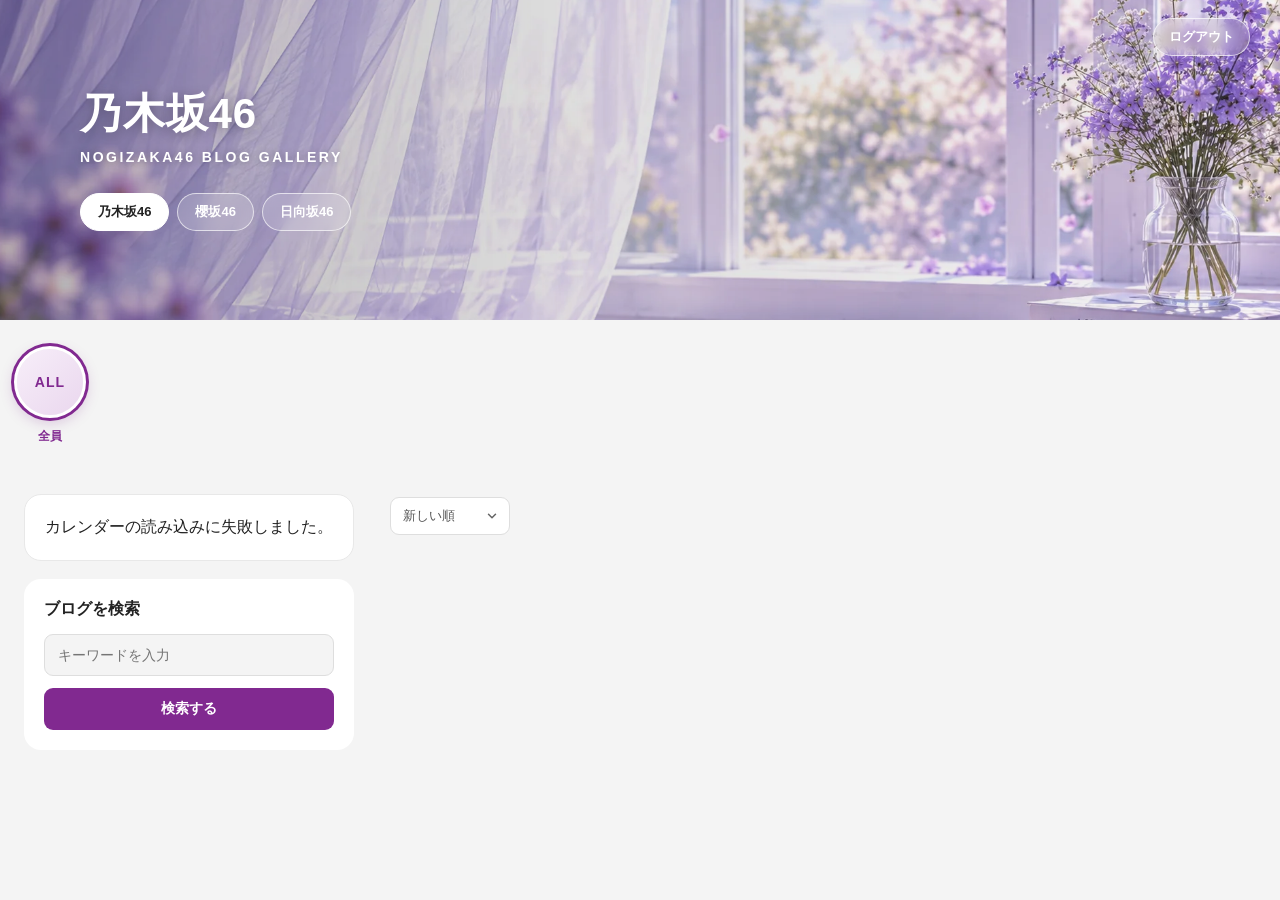
==== index.html @ b1320d40 "Update index.html" ====
<!DOCTYPE html>
<html lang="ja">
<head>
    <meta charset="UTF-8">

    <meta
        name="viewport"
        content="width=device-width, initial-scale=1.0"
    >

    <link
        rel="stylesheet"
        href="/css/style.css"
    >

    <link
        rel="stylesheet"
        href="/css/calendar.css"
    >

    <link
        rel="stylesheet"
        href="/css/gallery.css"
    >

    <link
        rel="stylesheet"
        href="/css/member-icons.css"
    >

    <link
        rel="stylesheet"
        href="/css/blog-detail.css"
    >

    <link
        rel="stylesheet"
        href="/css/blog-images.css"
    >


    <!-- =========================
         favicon
    ========================= -->

    <link
        rel="icon"
        href="/images/favicon/favicon.svg"
        type="image/svg+xml"
    >

    <link
        rel="icon"
        href="/images/favicon/favicon.ico"
        sizes="any"
    >

    <link
        rel="apple-touch-icon"
        href="/images/favicon/apple-touch-icon.png"
    >


    <title>坂道グループブログギャラリー</title>
</head>

<body>

<main>


    <!-- =========================
         ギャラリー画面
    ========================= -->

    <div
        id="galleryView"
    >


        <!-- =========================
             ヒーロー
        ========================= -->

        <section
            id="hero"
            class="hero hero-nogizaka46"
        >

            <div
                id="heroBackgroundA"
                class="hero-background hero-background-a active"
            ></div>

            <div
                id="heroBackgroundB"
                class="hero-background hero-background-b"
            ></div>

            <div
                class="hero-overlay"
            ></div>


            <!-- =========================
                 ログアウト
            ========================= -->

            <a
                href="/auth/logout"
                class="hero-logout-button"
            >
                ログアウト
            </a>


            <div
                class="hero-content"
            >


                <!-- =========================
                     タイトル
                ========================= -->

                <div
                    class="hero-title-area"
                >

                    <h1
                        id="heroTitle"
                        class="hero-title"
                    >
                        乃木坂46
                    </h1>

                    <div
                        id="heroSubtitle"
                        class="hero-subtitle"
                    >
                        NOGIZAKA46 BLOG GALLERY
                    </div>

                </div>


                <!-- =========================
                     グループ切り替え
                ========================= -->

                <div
                    class="hero-group-buttons"
                    role="group"
                    aria-label="グループを選択"
                >

                    <button
                        type="button"
                        class="hero-group-button active"
                        data-group="nogizaka46"
                        aria-pressed="true"
                    >
                        乃木坂46
                    </button>

                    <button
                        type="button"
                        class="hero-group-button"
                        data-group="sakurazaka46"
                        aria-pressed="false"
                    >
                        櫻坂46
                    </button>

                    <button
                        type="button"
                        class="hero-group-button"
                        data-group="hinatazaka46"
                        aria-pressed="false"
                    >
                        日向坂46
                    </button>

                </div>

            </div>

        </section>


        <!-- =========================
             操作エリア
        ========================= -->

        <div
            class="gallery-controls"
        >


            <!-- =========================
                 メンバー選択
            ========================= -->

            <div
                class="member-sticky-area"
            >

                <div
                    id="memberIconSelector"
                    class="member-icon-selector"
                >

                    <div
                        id="memberIconTrack"
                        class="member-icon-track"
                        aria-label="メンバーを選択"
                    >
                    </div>

                </div>

            </div>


            <!-- =========================
                 メンバー内部選択
                 JSの状態管理用
            ========================= -->

            <select
                id="memberSelect"
                aria-label="メンバーを選択"
                hidden
            >
                <option
                    value=""
                >
                    メンバーを選択
                </option>
            </select>


            <!-- =========================
                 PC: カレンダー / ブログ 2カラム
                 タブレット・スマホ: 従来どおり縦並び
            ========================= -->

            <div
                class="gallery-main-layout"
            >

                <!-- =========================
                     カレンダー側
                ========================= -->

                <aside
                    class="gallery-calendar-column"
                >

                    <div
                        id="calendar"
                        class="calendar"
                    ></div>


                    <!-- =========================
                         ブログ検索
                         PC: 従来パネル
                         1023px以下: 検索条件ボタン
                    ========================= -->

                    <div class="blog-search-panel blog-search-panel-desktop">
                        <div class="blog-search-title">ブログを検索</div>

                        <div class="blog-search-input-wrap">
                            <input
                                type="search"
                                class="blog-search-input"
                                placeholder="キーワードを入力"
                                aria-label="ブログ検索キーワード"
                            >
                        </div>

                        <button type="button" class="blog-search-button">
                            検索する
                        </button>
                    </div>


                </aside>


                <!-- =========================
                     ブログ側
                ========================= -->

                <section
                    class="gallery-blog-column"
                >

                    <!-- =========================
                         ブログ一覧ヘッダー
                    ========================= -->

                    <div
                        class="blog-list-header"
                    >

                        <!-- =========================
                             選択中の日付
                        ========================= -->

                        <div
                            id="selectedDateTitle"
                            class="selected-date-title"
                        ></div>


                        <!-- =========================
                             検索条件 / 並び順
                        ========================= -->

                        <div class="blog-list-actions">
                            <button
                                type="button"
                                id="openSearchFiltersButton"
                                class="mobile-search-filter-button"
                                aria-label="検索条件を指定する"
                                aria-haspopup="dialog"
                                aria-controls="searchFilterSheet"
                            >
                                <span class="mobile-search-filter-icon" aria-hidden="true"></span>
                            </button>

                            <select
                                id="sortSelect"
                                aria-label="並び順を選択"
                            >
                                <option value="desc">新しい順</option>
                                <option value="asc">古い順</option>
                            </select>
                        </div>

                    </div>


                    <!-- =========================
                         ギャラリー
                    ========================= -->

                    <div
                        id="gallery"
                        class="gallery"
                    ></div>

                </section>

            </div>

        </div>

    </div>


    <!-- =========================
         ブログ詳細画面
    ========================= -->

    <div
        id="blogDetailView"
        class="blog-detail-view"
        hidden
    >

        <button
            id="blogDetailBackButton"
            type="button"
            class="ui-back-button blog-detail-back-button"
        >
            ← ギャラリーに戻る
        </button>

        <article
            id="blogDetail"
            class="blog-detail"
        >
        </article>

    </div>


    <!-- =========================
         ブログ画像一覧画面
    ========================= -->

    <div
        id="blogImagesView"
        class="blog-images-view"
        hidden
    >

        <button
            id="blogImagesBackButton"
            type="button"
            class="ui-back-button blog-images-back-button"
        >
            ← ギャラリーに戻る
        </button>

        <section
            id="blogImages"
            class="blog-images"
        >
        </section>

    </div>

</main>


<!-- =========================
     スマホ / タブレット縦: 検索条件シート
     ※ UIのみ。検索処理は未実装。
========================= -->

<div id="searchFilterBackdrop" class="search-filter-backdrop" hidden></div>

<section
    id="searchFilterSheet"
    class="search-filter-sheet"
    role="dialog"
    aria-modal="true"
    aria-labelledby="searchFilterSheetTitle"
    hidden
>
    <div class="search-filter-sheet-handle" aria-hidden="true"></div>

    <div class="search-filter-sheet-header">
        <h2 id="searchFilterSheetTitle">検索条件を指定する</h2>
        <button type="button" id="closeSearchFiltersButton" class="search-filter-close-button" aria-label="閉じる">×</button>
    </div>

    <div class="search-filter-sheet-body">
        <button type="button" id="searchStartDateButton" class="search-filter-row">
            <span class="search-filter-row-icon" data-search-icon="calendar"></span>
            <span class="search-filter-row-label">開始日</span>
            <span id="searchStartDateValue" class="search-filter-row-value">未選択</span>
            <span class="search-filter-row-chevron">›</span>
        </button>

        <button type="button" id="searchEndDateButton" class="search-filter-row">
            <span class="search-filter-row-icon" data-search-icon="calendar"></span>
            <span class="search-filter-row-label">終了日</span>
            <span id="searchEndDateValue" class="search-filter-row-value">未選択</span>
            <span class="search-filter-row-chevron">›</span>
        </button>

        <div class="search-filter-row search-filter-member-row">
            <span class="search-filter-row-icon" data-search-icon="users"></span>
            <span class="search-filter-row-label">メンバー</span>
            <span id="searchMemberValue" class="search-filter-row-value">ALL</span>
        </div>

        <button type="button" id="searchKeywordToggleButton" class="search-filter-row" aria-expanded="false">
            <span class="search-filter-row-icon search-filter-search-icon" aria-hidden="true"></span>
            <span class="search-filter-row-label">キーワード</span>
            <span id="searchKeywordValue" class="search-filter-row-value">未設定</span>
            <span class="search-filter-row-chevron">›</span>
        </button>

        <div id="searchKeywordArea" class="search-filter-keyword-area" hidden>
            <input
                type="search"
                id="searchKeywordInput"
                class="search-filter-keyword-input"
                placeholder="キーワードを入力"
                aria-label="検索キーワード"
            >
        </div>
    </div>

    <div class="search-filter-sheet-footer">
        <button type="button" id="executeSearchButton" class="search-filter-execute-button">この条件で検索</button>
        <button type="button" id="clearSearchFiltersButton" class="search-filter-clear-button">条件をクリア</button>
    </div>
</section>

<!-- =========================
     開始日 / 終了日 選択カレンダー
========================= -->

<div id="searchDatePickerBackdrop" class="search-date-picker-backdrop" hidden></div>

<section
    id="searchDatePicker"
    class="search-date-picker"
    role="dialog"
    aria-modal="true"
    aria-labelledby="searchDatePickerTitle"
    hidden
>
    <div class="search-date-picker-header">
        <h2 id="searchDatePickerTitle">開始日を選択</h2>
        <button type="button" id="closeSearchDatePickerButton" class="search-filter-close-button" aria-label="閉じる">×</button>
    </div>

    <div class="search-date-picker-month-nav">
        <button type="button" id="searchDateFirstMonth" class="search-date-month-button search-date-month-edge" aria-label="一番古い投稿月へ" title="一番古い投稿月へ">≪</button>
        <button type="button" id="searchDatePrevMonth" class="search-date-month-button" aria-label="前の投稿月へ" title="前の投稿月へ">‹</button>
        <button type="button" id="searchDateMonthTitle" class="search-date-month-title-button" aria-label="年月を選択" aria-expanded="false"></button>
        <button type="button" id="searchDateNextMonth" class="search-date-month-button" aria-label="次の投稿月へ" title="次の投稿月へ">›</button>
        <button type="button" id="searchDateLastMonth" class="search-date-month-button search-date-month-edge" aria-label="一番新しい投稿月へ" title="一番新しい投稿月へ">≫</button>
    </div>

    <div id="searchDateMonthPicker" class="search-date-month-picker" hidden>
        <div class="search-date-month-picker-header">
            <button type="button" id="searchDateMonthPickerPrevYear" class="search-date-month-picker-year-nav" aria-label="前の投稿年">‹</button>
            <strong id="searchDateMonthPickerYear"></strong>
            <button type="button" id="searchDateMonthPickerNextYear" class="search-date-month-picker-year-nav" aria-label="次の投稿年">›</button>
        </div>
        <div id="searchDateMonthPickerGrid" class="search-date-month-picker-grid"></div>
    </div>

    <div class="search-date-weekdays" aria-hidden="true">
        <span>日</span><span>月</span><span>火</span><span>水</span><span>木</span><span>金</span><span>土</span>
    </div>

    <div id="searchDateGrid" class="search-date-grid"></div>

    <div class="search-date-picker-footer">
        <button type="button" id="unsetSearchDateButton" class="search-date-unset-button">未選択にする</button>
        <button type="button" id="confirmSearchDateButton" class="search-date-confirm-button">決定</button>
    </div>
</section>

<!-- =========================
     拡大表示
========================= -->

<div
    id="lightbox"
    class="lightbox"
>

    <button
        id="closeButton"
        class="close-button"
        aria-label="閉じる"
    >
        ×
    </button>

    <button
        id="prevButton"
        class="nav-button prev-button"
        aria-label="前の画像"
    >
        ‹
    </button>

    <div
        class="lightbox-content"
    >

        <img
            id="lightboxImage"
            class="lightbox-image"
            src=""
            alt=""
            draggable="false"
        >

        <div
            id="imageCounter"
            class="image-counter"
        >
            1 / 1
        </div>

        <div
            id="lightboxThumbnails"
            class="lightbox-thumbnails"
            aria-label="画像一覧"
        >
        </div>

    </div>

    <button
        id="nextButton"
        class="nav-button next-button"
        aria-label="次の画像"
    >
        ›
    </button>

</div>


<script
    type="module"
    src="/js/app.js"
></script>

</body>
</html>
---- css/style.css ----
/*
 * ========================================
 * 共通UIアイコン
 * ========================================
 */

.ui-icon {
    display: inline-flex;

    align-items: center;
    justify-content: center;

    flex: 0 0 auto;

    line-height: 0;
}

.ui-icon svg {
    display: block;
}


/*
 * ========================================
 * 共通UIデザイン
 * ========================================
 */

:root {
    /*
     * 背景
     */
    --ui-bg: #ffffff;
    --ui-bg-page: #f4f4f4;
    --ui-bg-subtle: #f7f7f7;

    /*
     * テキスト
     */
    --ui-text: #222222;
    --ui-text-secondary: #555555;
    --ui-text-muted: #888888;

    /*
     * ボーダー
     */
    --ui-border: #dedede;
    --ui-border-hover: #c8c8c8;
    --ui-border-focus: #aaaaaa;

    /*
     * 角丸
     */
    --ui-radius-sm: 8px;
    --ui-radius-md: 12px;
    --ui-radius-lg: 16px;
    --ui-radius-round: 999px;

    /*
     * 影
     */
    --ui-shadow-sm:
        0 2px 8px
        rgba(0, 0, 0, 0.06);

    --ui-shadow-md:
        0 5px 18px
        rgba(0, 0, 0, 0.14);

    /*
     * 共通パネル
     */
    --ui-panel-bg:
        var(--ui-bg);

    --ui-panel-border:
        #e8e8e8;

    --ui-panel-radius:
        18px;

    --ui-panel-shadow:
        0 4px 18px
        rgba(0, 0, 0, 0.045);
    
    /*
     * アニメーション
     */
    --ui-transition-fast:
        0.2s ease;
}


/*
 * ========================================
 * 共通 アイコンボタン
 * ========================================
 */

.ui-icon-button {
    appearance: none;

    display: inline-flex;

    align-items: center;
    justify-content: center;

    padding:
        0;

    font:
        inherit;

    line-height:
        0;

    cursor:
        pointer;

    -webkit-tap-highlight-color:
        transparent;
}


/*
 * ========================================
 * 共通 テキストボタン
 * ========================================
 */

.ui-text-button {
    appearance: none;

    border: none;

    font:
        inherit;

    cursor:
        pointer;

    -webkit-tap-highlight-color:
        transparent;
}


/*
 * ========================================
 * 共通 戻るボタン
 * ========================================
 */

.ui-back-button {
    display: inline-flex;

    align-items: center;
    justify-content: center;

    gap:
        6px;

    padding:
        10px
        14px;

    border:
        1px solid
        var(--ui-border);

    border-radius:
        var(--ui-radius-md);

    background:
        var(--ui-bg);

    color:
        #333;

    font: inherit;

    font-size:
        14px;

    font-weight:
        600;

    cursor:
        pointer;

    transition:
        background var(--ui-transition-fast),
        border-color var(--ui-transition-fast),
        transform var(--ui-transition-fast);
}

.ui-back-button:hover {
    background:
        var(--ui-bg-subtle);

    border-color:
        var(--ui-border-hover);

    transform:
        translateY(
            -1px
        );
}


@media (max-width: 767px) {

    .ui-back-button {
        padding:
            9px
            12px;

        border-radius:
            10px;

        font-size:
            13px;
    }
}


* {
    box-sizing: border-box;
}

html,
body {
    margin: 0;
    padding: 0;
}

body {
    font-family:
        -apple-system,
        BlinkMacSystemFont,
        "Segoe UI",
        "Noto Sans JP",
        sans-serif;

    background:
        var(--ui-bg-page);

    color:
        var(--ui-text);
}


/* =========================
   ヒーロー
========================= */

.hero {
    position: relative;

    min-height: 320px;

    overflow: hidden;

    display: flex;
    align-items: center;

    margin-bottom: 20px;

    background: #ddd;
}


/* =========================
   ヒーロー背景
========================= */

.hero-background {
    position: absolute;

    inset: 0;

    background-position: center;
    background-size: cover;
    background-repeat: no-repeat;

    opacity: 0;

    transform: scale(1.02);

    transition:
        opacity 0.65s ease;

    will-change: opacity;
}

.hero-background.active {
    opacity: 1;
}

.hero-background-a {
    background-image:
        url("/images/hero/nogizaka46.webp");
}


/* =========================
   ヒーローオーバーレイ
========================= */

.hero-overlay {
    position: absolute;

    inset: 0;

    z-index: 1;

    background:
        linear-gradient(
            90deg,
            rgba(0, 0, 0, 0.30) 0%,
            rgba(0, 0, 0, 0.13) 44%,
            rgba(0, 0, 0, 0.03) 100%
        );

    pointer-events: none;
}


/* =========================
   ヒーロー内容
========================= */

.hero-content {
    position: relative;

    z-index: 2;

    width: 100%;
    max-width: 1180px;

    margin: 0 auto;

    padding:
        50px
        30px;

    color: #fff;
}


/* =========================
   ヒーロータイトル
========================= */

.hero-title-area {
    max-width: 560px;
}

.hero-title {
    margin: 0;

    font-size: 42px;
    font-weight: 700;
    line-height: 1.2;

    letter-spacing: 0.02em;

    text-shadow:
        0 2px 14px
        rgba(0, 0, 0, 0.3);
}

.hero-subtitle {
    margin-top: 10px;

    font-size: 14px;
    font-weight: 600;

    letter-spacing: 0.18em;

    text-shadow:
        0 1px 8px
        rgba(0, 0, 0, 0.3);
}


/* =========================
   グループ切り替え
========================= */

.hero-group-buttons {
    display: flex;

    flex-wrap: wrap;

    gap: 8px;

    margin-top: 28px;
}

.hero-group-button {
    min-height: 38px;

    padding:
        8px
        17px;

    border:
        1px solid
        rgba(255, 255, 255, 0.65);

    border-radius: 999px;

    background:
        rgba(255, 255, 255, 0.17);

    color: #fff;

    font: inherit;

    font-size: 13px;
    font-weight: 600;

    cursor: pointer;

    backdrop-filter: blur(6px);

    -webkit-backdrop-filter:
        blur(6px);

    transition:
        background 0.2s ease,
        border-color 0.2s ease,
        color 0.2s ease,
        transform 0.2s ease;
}

.hero-group-button:hover {
    background:
        rgba(255, 255, 255, 0.28);

    transform:
        translateY(-1px);
}

.hero-group-button.active {
    background: #fff;

    color: #222;

    border-color: #fff;
}


/* =========================
   ヒーローログアウト
========================= */

.hero-logout-button {
    position: absolute;

    top: 18px;
    right: 30px;

    display: inline-flex;

    align-items: center;
    justify-content: center;

    min-height: 38px;

    padding:
        8px
        15px;

    border:
        1px solid
        rgba(255, 255, 255, 0.65);

    border-radius: 999px;

    background:
        rgba(255, 255, 255, 0.17);

    color: #fff;

    font-size: 13px;
    font-weight: 600;

    text-decoration: none;

    backdrop-filter:
        blur(6px);

    -webkit-backdrop-filter:
        blur(6px);

    transition:
        background 0.2s ease,
        border-color 0.2s ease,
        transform 0.2s ease;

    z-index: 3;
}

.hero-logout-button:hover {
    background:
        rgba(255, 255, 255, 0.30);

    border-color:
        rgba(255, 255, 255, 0.95);

    transform:
        translateY(-1px);
}


/* =========================
   操作エリア
========================= */

.gallery-controls {
    max-width: 1180px;

    margin: 0 auto;
}


/* =========================
   セレクト共通
========================= */

#memberSelect,
#sortSelect {
    appearance: none;

    min-height: 44px;

    padding:
        10px
        40px
        10px
        14px;

    border:
        1px solid
        var(--ui-border);

    border-radius:
        var(--ui-radius-md);

    background:
        var(--ui-bg)
        url("data:image/svg+xml,%3Csvg xmlns='http://www.w3.org/2000/svg' width='14' height='14' viewBox='0 0 14 14'%3E%3Cpath d='M3.5 5.25 7 8.75l3.5-3.5' fill='none' stroke='%23666' stroke-width='1.5' stroke-linecap='round' stroke-linejoin='round'/%3E%3C/svg%3E")
        no-repeat
        right 14px
        center;

    color:
        var(--ui-text);

    font-size: 15px;

    outline: none;

    cursor: pointer;

    transition:
        border-color 0.2s ease,
        box-shadow 0.2s ease,
        background-color 0.2s ease;
}

#memberSelect:hover,
#sortSelect:hover {
    border-color:
        var(--ui-border-hover);
}

#memberSelect:focus,
#sortSelect:focus {
    border-color:
        var(--ui-border-focus);

    box-shadow:
        0 0 0 3px
        rgba(0, 0, 0, 0.05);
}

#memberSelect {
    width: 340px;
}


/* =========================
   ブログ並び順
========================= */

#sortSelect {
    width: 120px;

    min-height: 38px;

    padding:
        7px
        34px
        7px
        12px;

    border-radius: 9px;

    background-position:
        right 10px
        center;

    color:
        var(--ui-text-secondary);

    font-size: 13px;
}


/* =========================
   タブレット
========================= */

@media (
    min-width: 768px
) and (
    max-width: 1023px
) {

    .hero-content {
        padding:
            44px
            20px;
    }

    .hero-logout-button {
        right: 20px;
    }
}


/* =========================
   スマホ
========================= */

@media (max-width: 767px) {

    .hero {
        /*
         * スマホ:
         * HEROを約17%コンパクト化
         */
        min-height: 200px;

        margin-bottom: 12px;
    }

    .hero-content {
        padding:
            38px
            16px
            20px;
    }

    .hero-title {
        font-size: 28px;
    }

    .hero-subtitle {
        margin-top: 8px;

        font-size: 11px;

        letter-spacing: 0.14em;
    }

    .hero-group-buttons {
        gap: 6px;

        margin-top: 14px;
    }

    .hero-group-button {
        min-height: 34px;

        padding:
            7px
            12px;

        font-size: 12px;
    }

    .hero-logout-button {
        top: 12px;
        right: 12px;

        min-height: 32px;

        padding:
            6px
            11px;

        font-size: 11px;
    }

    .hero-overlay {
        background:
            linear-gradient(
                90deg,
                rgba(0, 0, 0, 0.34) 0%,
                rgba(0, 0, 0, 0.17) 65%,
                rgba(0, 0, 0, 0.04) 100%
            );
    }


    /*
     * =========================
     * メンバー内部選択
     * =========================
     */

    #memberSelect {
        width: auto;

        min-width: 0;

        min-height: 42px;

        padding:
            9px
            34px
            9px
            12px;

        border-radius: 10px;

        font-size: 14px;

        background-position:
            right 11px
            center;
    }


    /*
     * =========================
     * ブログ並び順
     * =========================
     */

    #sortSelect {
        width: 104px;

        flex-shrink: 0;

        min-height: 36px;

        padding:
            6px
            30px
            6px
            10px;

        border-radius: 8px;

        background-position:
            right 9px
            center;

        font-size: 12px;
    }
}


/* =========================
   PC メイン2カラム
========================= */

.gallery-main-layout,
.gallery-calendar-column,
.gallery-blog-column {
    min-width: 0;
}

.gallery-calendar-column,
.gallery-blog-column {
    display: block;
}


@media (min-width: 1024px) {

    .gallery-controls {
        max-width: 1380px;
    }


    .gallery-main-layout {
        display: grid;

        grid-template-columns:
            330px
            minmax(0, 1fr);

        align-items: start;

        gap: 36px;

        padding:
            0
            24px
            56px;
    }


    .gallery-calendar-column {
        position: sticky;

        /*
         * Stickyメンバー選択の直下で
         * カレンダーを固定する。
         */
        top: 168px;

        z-index: 5;
    }


    .gallery-blog-column {
        min-width: 0;
    }
}

/* =========================
   PC ブログ検索
========================= */

.blog-search-panel {
    display: none;
}


@media (min-width: 1024px) {

    .blog-search-panel {
        display: block;

        margin-top: 18px;

        padding:
            20px;

        background:
            var(--ui-bg);

        border-radius: 17px;
    }


    .blog-search-title {
        margin-bottom: 14px;

        font-size: 16px;
        font-weight: 700;
    }


    .blog-search-input {
        box-sizing: border-box;

        width: 100%;

        height: 42px;

        padding:
            0
            13px;

        background:
            var(--ui-bg-page);

        border:
            1px solid
            var(--ui-border);

        border-radius: 9px;

        font: inherit;
        font-size: 14px;

        outline: none;
    }


    .blog-search-input:focus {
        border-color:
            var(--member-icon-color);
    }


    .blog-search-button {
        width: 100%;

        height: 42px;

        margin-top: 12px;

        border: 0;
        border-radius: 9px;

        background:
            var(--member-icon-color);

        color: #ffffff;

        font: inherit;
        font-size: 14px;
        font-weight: 700;

        cursor: pointer;
    }
}

/* ========================================
 * スマホ / ページ上部へ戻るボタン
 *
 * 【仕様】
 * - 600px以上スクロールすると表示
 * - スマホのみ表示
 * - 右下固定
 * ========================================
 */

.scroll-top-button {
    display: none;
}


@media (max-width: 767px) {

    .scroll-top-button {
        position: fixed;

        right:
            max(
                14px,
                env(safe-area-inset-right)
            );

        bottom:
            max(
                18px,
                calc(
                    env(safe-area-inset-bottom) +
                    12px
                )
            );

        z-index: 80;

        display: flex;

        align-items: center;
        justify-content: center;

        width: 46px;
        height: 46px;

        padding: 0;

        border:
            1px solid
            rgba(255, 255, 255, 0.88);

        border-radius: 50%;

        background:
            rgba(255, 255, 255, 0.94);

        color:
            #555;

        box-shadow:
            0 5px 18px
            rgba(0, 0, 0, 0.14);

        cursor: pointer;

        opacity: 0;

        visibility: hidden;

        transform:
            translateY(10px);

        pointer-events: none;

        transition:
            opacity 0.2s ease,
            transform 0.2s ease,
            visibility 0.2s ease;

        -webkit-tap-highlight-color:
            transparent;
    }

    .scroll-top-button.visible {
        opacity: 1;

        visibility: visible;

        transform:
            translateY(0);

        pointer-events: auto;
    }

    .scroll-top-button:active {
        transform:
            scale(0.94);
    }
}

/* =========================
   スマホ / タブレット縦幅 ブログ検索UI
   ※ 1023px以下は1カラム側の検索UIを使用。
   ※ 1024px以上はPC用（カレンダー下）の検索UIを使用。
   ※ レイアウト確認用。検索処理は未実装。
========================= */

@media (max-width: 1023px) {

    .blog-search-panel {
        display: flex;
        align-items: stretch;
        gap: 8px;

        margin:
            12px
            8px
            26px;

        padding: 0;

        background: transparent;
        border-radius: 0;
    }

    .blog-search-title {
        display: none;
    }

    .blog-search-input-wrap {
        flex: 1 1 auto;
        min-width: 0;
    }

    .blog-search-input {
        box-sizing: border-box;

        width: 100%;
        height: 44px;

        padding:
            0
            13px;

        background: var(--ui-bg);

        border:
            1px solid
            var(--ui-border);

        border-radius: 10px;

        font: inherit;
        font-size: 14px;

        outline: none;
    }

    .blog-search-input:focus {
        border-color: var(--member-icon-color);
    }

    .blog-search-button {
        flex: 0 0 auto;

        min-width: 82px;
        height: 44px;

        margin: 0;
        padding:
            0
            16px;

        border: 0;
        border-radius: 10px;

        background: var(--member-icon-color);

        color: #ffffff;

        font: inherit;
        font-size: 14px;
        font-weight: 700;

        cursor: pointer;
    }
}

/* ========================================
 * スマホ / タブレット縦 検索条件UI
 * 1023px以下で表示。検索ロジックは未実装。
 * ======================================== */

.blog-list-actions {
    display: flex;
    align-items: center;
    justify-content: flex-end;
    gap: 8px;
    flex: 0 0 auto;
}

.mobile-search-filter-button,
.search-filter-sheet,
.search-filter-backdrop,
.search-date-picker,
.search-date-picker-backdrop {
    display: none;
}

/*
 * hidden 属性を持つ検索UIは必ず非表示にする。
 * media query 内の display:block より優先し、
 * 透明な backdrop が画面全体のクリックを塞ぐのを防ぐ。
 */
.search-filter-sheet[hidden],
.search-filter-backdrop[hidden],
.search-date-picker[hidden],
.search-date-picker-backdrop[hidden],
.search-filter-keyword-area[hidden] {
    display: none !important;
}

@media (max-width: 1023px) {
    .blog-search-panel-desktop {
        display: none;
    }

    .blog-list-actions {
        display: flex;
        align-items: center;
        justify-content: flex-end;
        gap: 8px;
        flex: 0 0 auto;
    }

    .mobile-search-filter-button {
        appearance: none;
        display: inline-flex;
        align-items: center;
        justify-content: center;
        flex: 0 0 36px;
        width: 36px;
        height: 36px;
        margin: 0;
        padding: 0;
        border: 1px solid var(--ui-border);
        border-radius: 8px;
        background: var(--ui-bg);
        color: var(--member-icon-color);
        cursor: pointer;
        -webkit-tap-highlight-color: transparent;
        transition:
            border-color 0.2s ease,
            background 0.2s ease,
            transform 0.2s ease;
    }

    .mobile-search-filter-button:active {
        transform: scale(0.96);
    }

    .mobile-search-filter-icon,
    .search-filter-search-icon {
        position: relative;
        width: 18px;
        height: 18px;
        flex: 0 0 18px;
    }

    .mobile-search-filter-icon::before,
    .search-filter-search-icon::before {
        content: "";
        position: absolute;
        left: 2px;
        top: 2px;
        width: 9px;
        height: 9px;
        border: 2px solid currentColor;
        border-radius: 50%;
    }

    .mobile-search-filter-icon::after,
    .search-filter-search-icon::after {
        content: "";
        position: absolute;
        width: 7px;
        height: 2px;
        right: 0;
        bottom: 2px;
        border-radius: 2px;
        background: currentColor;
        transform: rotate(45deg);
        transform-origin: right center;
    }

    .search-filter-backdrop,
    .search-date-picker-backdrop {
        position: fixed;
        inset: 0;
        z-index: 200;
        display: block;
        background: rgba(0, 0, 0, 0.42);
        opacity: 0;
        transition: opacity 0.2s ease;
    }

    .search-filter-backdrop.is-open,
    .search-date-picker-backdrop.is-open {
        opacity: 1;
    }

    .search-filter-sheet {
        position: fixed;
        left: 0;
        right: 0;
        bottom: 0;
        z-index: 210;
        display: block;
        max-height: min(82vh, 680px);
        padding: 8px 16px max(16px, env(safe-area-inset-bottom));
        overflow-y: auto;
        background: var(--ui-bg);
        border-radius: 20px 20px 0 0;
        box-shadow: 0 -8px 28px rgba(0, 0, 0, 0.16);
        transform: translateY(105%);
        transition: transform 0.24s ease;
    }

    .search-filter-sheet.is-open {
        transform: translateY(0);
    }

    .search-filter-sheet-handle {
        width: 42px;
        height: 4px;
        margin: 0 auto 6px;
        border-radius: 999px;
        background: #d7d7d7;
    }

    .search-filter-sheet-header,
    .search-date-picker-header {
        display: flex;
        align-items: center;
        justify-content: space-between;
        gap: 12px;
    }

    .search-filter-sheet-header {
        padding: 8px 2px 12px;
    }

    .search-filter-sheet-header h2,
    .search-date-picker-header h2 {
        margin: 0;
        font-size: 17px;
        line-height: 1.4;
    }

    .search-filter-close-button {
        appearance: none;
        display: inline-flex;
        align-items: center;
        justify-content: center;
        width: 36px;
        height: 36px;
        padding: 0;
        border: 0;
        background: transparent;
        color: #444;
        font: inherit;
        font-size: 25px;
        line-height: 1;
        cursor: pointer;
    }

    .search-filter-sheet-body {
        overflow: hidden;
        border: 1px solid #e8e8e8;
        border-radius: 14px;
        background: #fff;
    }

    .search-filter-row {
        appearance: none;
        display: grid;
        grid-template-columns: 24px auto minmax(0, 1fr) 18px;
        align-items: center;
        gap: 10px;
        width: 100%;
        min-height: 54px;
        padding: 10px 13px;
        border: 0;
        border-bottom: 1px solid #ededed;
        background: #fff;
        color: var(--ui-text);
        font: inherit;
        text-align: left;
    }

    button.search-filter-row {
        cursor: pointer;
    }

    .search-filter-member-row {
        grid-template-columns: 24px auto minmax(0, 1fr) 18px;
    }

    .search-filter-member-row::after {
        content: "";
        width: 18px;
    }

    .search-filter-row-icon {
        display: inline-flex;
        align-items: center;
        justify-content: center;
        width: 22px;
        height: 22px;
        color: #333;
    }

    .search-filter-row-icon .ui-icon svg {
        width: 20px;
        height: 20px;
    }

    .search-filter-row-label {
        font-size: 14px;
        font-weight: 650;
        white-space: nowrap;
    }

    .search-filter-row-value {
        min-width: 0;
        overflow: hidden;
        color: var(--ui-text-muted);
        font-size: 13px;
        text-align: right;
        text-overflow: ellipsis;
        white-space: nowrap;
    }

    .search-filter-row-value.is-set {
        color: var(--member-icon-color);
        font-weight: 650;
    }

    .search-filter-row-chevron {
        color: #999;
        font-size: 24px;
        line-height: 1;
        text-align: right;
    }

    .search-filter-keyword-area {
        padding: 12px 13px 14px 47px;
        background: #fafafa;
    }

    .search-filter-keyword-input {
        width: 100%;
        height: 42px;
        padding: 0 12px;
        border: 1px solid var(--ui-border);
        border-radius: 9px;
        background: #fff;
        color: var(--ui-text);
        font: inherit;
        font-size: 14px;
        outline: none;
    }

    .search-filter-keyword-input:focus {
        border-color: var(--member-icon-color);
        box-shadow: 0 0 0 3px color-mix(in srgb, var(--member-icon-color) 12%, transparent);
    }

    .search-filter-sheet-footer {
        padding-top: 14px;
    }

    .search-filter-execute-button,
    .search-date-confirm-button {
        appearance: none;
        width: 100%;
        min-height: 46px;
        border: 0;
        border-radius: 11px;
        background: var(--member-icon-color);
        color: #fff;
        font: inherit;
        font-size: 14px;
        font-weight: 700;
        cursor: pointer;
    }

    .search-filter-clear-button {
        appearance: none;
        width: 100%;
        min-height: 40px;
        margin-top: 5px;
        border: 0;
        background: transparent;
        color: var(--member-icon-color);
        font: inherit;
        font-size: 13px;
        font-weight: 650;
        cursor: pointer;
    }

    .search-date-picker-backdrop {
        z-index: 220;
    }

    .search-date-picker {
        position: fixed;
        left: 50%;
        bottom: max(12px, env(safe-area-inset-bottom));
        z-index: 230;
        display: block;
        width: min(calc(100% - 24px), 440px);
        padding: 16px;
        border-radius: 18px;
        background: #fff;
        box-shadow: 0 12px 36px rgba(0, 0, 0, 0.22);
        opacity: 0;
        transform: translate(-50%, 18px) scale(0.98);
        transition: opacity 0.18s ease, transform 0.18s ease;
    }

    .search-date-picker.is-open {
        opacity: 1;
        transform: translate(-50%, 0) scale(1);
    }

    .search-date-picker-header {
        padding-bottom: 8px;
    }

    .search-date-picker-month-nav {
        display: grid;
        grid-template-columns: 38px 38px minmax(0, 1fr) 38px 38px;
        align-items: center;
        gap: 4px;
        margin: 4px 0 10px;
        text-align: center;
    }

    .search-date-month-button {
        appearance: none;
        width: 38px;
        height: 38px;
        border: 0;
        border-radius: 10px;
        background: transparent;
        color: #444;
        font: inherit;
        font-size: 24px;
        cursor: pointer;
    }

    .search-date-month-button:disabled {
        color: #c9c9c9;
        cursor: default;
    }

    .search-date-month-edge {
        font-size: 17px;
    }

    .search-date-month-title-button {
        appearance: none;
        min-width: 0;
        height: 38px;
        padding: 0 6px;
        border: 0;
        border-radius: 10px;
        background: transparent;
        color: var(--ui-text);
        font: inherit;
        font-size: 15px;
        font-weight: 700;
        white-space: nowrap;
        cursor: pointer;
    }

    .search-date-month-title-button:active {
        background: var(--ui-bg-subtle);
    }

    .search-date-month-picker {
        margin: -2px 0 12px;
        padding: 12px;
        border: 1px solid #e8e8e8;
        border-radius: 14px;
        background: #fafafa;
    }

    .search-date-month-picker[hidden] {
        display: none !important;
    }

    .search-date-month-picker-header {
        display: grid;
        grid-template-columns: 38px 1fr 38px;
        align-items: center;
        margin-bottom: 10px;
        text-align: center;
    }

    .search-date-month-picker-year-nav {
        appearance: none;
        width: 36px;
        height: 36px;
        border: 0;
        border-radius: 9px;
        background: transparent;
        color: #555;
        font: inherit;
        font-size: 22px;
        cursor: pointer;
    }

    .search-date-month-picker-year-nav:disabled {
        color: #c9c9c9;
        cursor: default;
    }

    .search-date-month-picker-grid {
        display: grid;
        grid-template-columns: repeat(3, 1fr);
        gap: 6px;
    }

    .search-date-month-picker-month {
        appearance: none;
        min-height: 38px;
        padding: 6px;
        border: 1px solid #e3e3e3;
        border-radius: 9px;
        background: #fff;
        color: #444;
        font: inherit;
        font-size: 13px;
        cursor: pointer;
    }

    .search-date-month-picker-month.current {
        border-color: var(--member-icon-color);
        color: var(--member-icon-color);
        font-weight: 700;
    }

    .search-date-month-picker-month.unavailable {
        background: #f4f4f4;
        color: #c1c1c1;
        cursor: default;
    }

    .search-date-weekdays,
    .search-date-grid {
        display: grid;
        grid-template-columns: repeat(7, 1fr);
    }

    .search-date-weekdays span {
        padding: 6px 0;
        color: #777;
        font-size: 12px;
        font-weight: 650;
        text-align: center;
    }

    .search-date-day {
        appearance: none;
        aspect-ratio: 1;
        margin: 2px;
        padding: 0;
        border: 0;
        border-radius: 50%;
        background: transparent;
        color: #333;
        font: inherit;
        font-size: 13px;
        cursor: pointer;
    }

    .search-date-day.is-selected {
        background: var(--member-icon-color);
        color: #fff;
        font-weight: 700;
    }

    .search-date-day.is-disabled {
        color: #c5c5c5;
        cursor: default;
    }

    .search-date-picker-footer {
        display: grid;
        grid-template-columns: 1fr 1fr;
        gap: 10px;
        margin-top: 14px;
    }

    .search-date-unset-button {
        appearance: none;
        min-height: 46px;
        border: 0;
        border-radius: 11px;
        background: #f1eef5;
        color: #444;
        font: inherit;
        font-size: 14px;
        font-weight: 650;
        cursor: pointer;
    }

    body.search-filter-lock {
        overflow: hidden;
    }
}
---- css/calendar.css ----
/*
 * ========================================
 * カレンダー
 * ========================================
 */

.calendar {
    position: relative;

    margin:
        0
        30px
        24px;

    padding: 20px;

    background:
        var(--ui-panel-bg);

    border:
        1px solid
        var(--ui-panel-border);

    border-radius:
        var(--ui-panel-radius);

    box-shadow:
        var(--ui-panel-shadow);
}


/*
 * ========================================
 * 年月選択パネル
 * ========================================
 */

.calendar-month-picker {
    position: absolute;

    top: 58px;
    left: 50%;

    z-index: 20;

    width: min(
        360px,
        calc(100% - 32px)
    );

    margin: 0;

    padding: 18px;

    background:
        rgba(255, 255, 255, 0.98);

    border:
        1px solid
        rgba(0, 0, 0, 0.06);

    border-radius: 18px;

    box-shadow:
        0 12px 28px
        rgba(0, 0, 0, 0.12);

    transform:
        translateX(-50%);

    backdrop-filter:
        blur(10px);

    -webkit-backdrop-filter:
        blur(10px);
}


/*
 * ========================================
 * 年月選択パネル
 * 吹き出し
 * ========================================
 */

.calendar-month-picker::before {
    content: "";

    position: absolute;

    top: -7px;
    left: 50%;

    width: 14px;
    height: 14px;

    background:
        rgba(255, 255, 255, 0.98);

    border-left:
        1px solid
        rgba(0, 0, 0, 0.06);

    border-top:
        1px solid
        rgba(0, 0, 0, 0.06);

    transform:
        translateX(-50%)
        rotate(45deg);
}


/*
 * ========================================
 * カレンダーヘッダー
 * ========================================
 */

.calendar-header {
    display: grid;

    grid-template-columns:
        40px
        40px
        minmax(140px, 1fr)
        40px
        40px;

    align-items: center;

    gap: 8px;

    margin-bottom: 14px;
}


/*
 * ========================================
 * 年月タイトル
 * ========================================
 */

.calendar-title {
    font-size: 18px;
    font-weight: 700;
    line-height: 1.4;
}


.calendar-title-button {
    justify-self: center;

    background: transparent;

    color: inherit;

    padding:
        6px
        12px;

    border-radius: 10px;

    transition:
        background-color 0.2s ease,
        transform 0.2s ease;
}


.calendar-title-button:hover {
    background:
        rgba(0, 0, 0, 0.05);
}


.calendar-title-button:active {
    transform:
        scale(0.97);
}


/*
 * ========================================
 * カレンダーナビ
 * ========================================
 */

.calendar-nav {
    width: 40px;
    height: 40px;

    border:
        1px solid
        #dedede;

    border-radius: 10px;

    background: #fff;

    color: #333;

    font-size: 22px;

    transition:
        background 0.2s ease,
        border-color 0.2s ease,
        opacity 0.2s ease,
        transform 0.15s ease;
}


.calendar-nav:hover:not(:disabled) {
    background: #f7f7f7;

    border-color: #ccc;
}


.calendar-nav:active:not(:disabled) {
    transform:
        scale(0.94);
}


.calendar-nav:disabled {
    opacity: 0.3;

    cursor: default;
}


.calendar-nav:disabled:hover {
    background: #fff;

    border-color: #dedede;
}


/*
 * ========================================
 * 最古 / 最新ジャンプ
 * ========================================
 */

.calendar-nav-edge {
    font-size: 18px;
}


/*
 * ========================================
 * 年月選択パネル
 * 年ヘッダー
 * ========================================
 */

.calendar-month-picker-header {
    display: grid;

    grid-template-columns:
        44px
        1fr
        44px;

    align-items: center;

    gap: 8px;

    margin-bottom: 14px;
}


.calendar-month-picker-year {
    text-align: center;

    font-size: 17px;
    font-weight: 700;
    line-height: 1.4;
}


/*
 * ========================================
 * 年月選択パネル
 * 年移動
 * ========================================
 */

.calendar-month-picker-nav {
    width: 40px;
    height: 40px;

    border: none;

    border-radius: 50%;

    background: transparent;

    color: #333;

    font-size: 25px;

    transition:
        background-color 0.2s ease,
        opacity 0.2s ease,
        transform 0.15s ease;
}


.calendar-month-picker-nav:hover:not(:disabled) {
    background:
        rgba(0, 0, 0, 0.05);
}


.calendar-month-picker-nav:active:not(:disabled) {
    transform:
        scale(0.92);
}


.calendar-month-picker-nav:disabled {
    opacity: 0.2;

    cursor: default;
}


/*
 * ========================================
 * 年月選択パネル
 * 月グリッド
 * ========================================
 */

.calendar-month-picker-grid {
    display: grid;

    grid-template-columns:
        repeat(
            3,
            1fr
        );

    gap: 9px;
}


/*
 * ========================================
 * 年月選択パネル
 * 月
 * ========================================
 */

.calendar-month-picker-month {
    min-height: 46px;

    padding: 8px;

    border-radius: 12px;

    background: transparent;

    color: #333;

    font-size: 14px;
    font-weight: 500;

    transition:
        background-color 0.2s ease,
        color 0.2s ease,
        opacity 0.2s ease,
        transform 0.15s ease;
}


.calendar-month-picker-month:hover:not(:disabled) {
    background:
        rgba(0, 0, 0, 0.05);
}


.calendar-month-picker-month:active:not(:disabled) {
    transform:
        scale(0.96);
}


/*
 * ========================================
 * 現在表示中の月
 * ========================================
 */

.calendar-month-picker-month.current {
    background:
        var(--ui-bg-subtle);

    color:
        var(--member-icon-color);

    font-weight: 700;

    box-shadow:
        inset 0 0 0 1px
        var(--member-icon-color);
}

/*
 * ========================================
 * 投稿が存在しない月
 * ========================================
 */

.calendar-month-picker-month.unavailable {
    opacity: 0.22;

    cursor: default;
}


/*
 * ========================================
 * 曜日・日付グリッド
 * ========================================
 */

.calendar-weekdays,
.calendar-days {
    display: grid;

    grid-template-columns:
        repeat(
            7,
            1fr
        );
}


.calendar-weekdays {
    margin-bottom: 6px;

    color: #999;

    font-size: 12px;
    font-weight: 600;

    text-align: center;
}


.calendar-weekdays div {
    padding:
        7px
        0;
}


/*
 * ========================================
 * カレンダー日付
 * ========================================
 */

.calendar-day {
    position: relative;

    min-height: 50px;

    margin: 2px;

    padding: 0;

    border: none;

    border-radius: 10px;

    background: transparent;

    color: #444;

    font-size: 14px;
    font-weight: 500;

    cursor: default;

    transition:
        background 0.18s ease,
        color 0.18s ease;
}


.calendar-day.has-post {
    color: #111;

    font-weight: 700;

    cursor: pointer;
}


.calendar-day.has-post::after {
    content: "";

    position: absolute;

    left: 50%;
    bottom: 6px;

    width: 5px;
    height: 5px;

    border-radius: 50%;

    background:
        var(--member-icon-color);

    transform:
        translateX(-50%);
}


.calendar-day.has-post:hover {
    background: #f2f2f2;
}


/*
 * ========================================
 * 今日
 * ========================================
 */

.calendar-day.today {
    box-shadow:
        inset 0 0 0 1px
        var(--member-icon-color);
}


.calendar-day.selected {
    background:
        var(--member-icon-color);

    color: #fff;

    box-shadow:
        0 3px 10px
        var(--member-icon-shadow);
}

.calendar-day.today.selected {
    box-shadow:
        0 3px 10px
        var(--member-icon-shadow);
}

.calendar-day.selected::after {
    background: #fff;
}


.calendar-day:disabled {
    color: #c9c9c9;
}


.calendar-day.empty {
    min-height: 50px;
}


/*
 * ========================================
 * 日付選択解除
 * ========================================
 */

.calendar-clear {
    display: block;

    margin:
        16px
        auto
        0;

    padding:
        8px
        14px;

    border:
        1px solid
        #dedede;

    border-radius: 10px;

    background: #fff;

    color: #555;

    font-size: 13px;
    font-weight: 600;

    transition:
        background 0.2s ease,
        border-color 0.2s ease;
}


.calendar-clear:hover {
    background: #f7f7f7;

    border-color: #ccc;
}


/*
 * ========================================
 * ブログ一覧ヘッダー
 * ========================================
 */

.blog-list-header {
    display: flex;

    align-items: center;
    justify-content: space-between;

    gap: 16px;

    margin:
        0
        30px
        8px;
}


/*
 * ========================================
 * 選択中の日付
 * ========================================
 */

.selected-date-title {
    display: none;

    min-width: 0;

    margin: 0;

    font-size: 18px;
    font-weight: 700;
    line-height: 1.5;
}


.selected-date-title.visible {
    display: block;
}


/*
 * ========================================
 * タブレット
 * ========================================
 */

@media (
    min-width: 768px
) and (
    max-width: 1023px
) {

    .calendar {
        margin:
            0
            20px
            24px;
    }


    .blog-list-header {
        margin-left: 20px;
        margin-right: 20px;
    }
}


/*
 * ========================================
 * スマホ
 * ========================================
 */

@media (
    max-width: 767px
) {

    .calendar {
        margin:
            0
            8px
            16px;

        padding:
            14px
            8px;

        border-radius: 14px;
    }


    /*
     * ====================================
     * ヘッダー
     * ====================================
     */

    .calendar-header {
        grid-template-columns:
            36px
            36px
            minmax(0, 1fr)
            36px
            36px;

        gap: 4px;

        margin-bottom: 10px;
    }


    .calendar-title {
        font-size: 16px;
    }


    .calendar-title-button {
        padding:
            6px
            5px;

        white-space: nowrap;
    }


    .calendar-nav {
        width: 36px;
        height: 36px;

        border-radius: 9px;

        font-size: 20px;
    }


    .calendar-nav-edge {
        font-size: 16px;
    }


    /*
     * ====================================
     * 年月選択パネル
     * ====================================
     */

    .calendar-month-picker {
        top: 52px;

        width:
            calc(100% - 16px);

        padding: 14px;

        border-radius: 16px;
    }


    .calendar-month-picker-header {
        grid-template-columns:
            40px
            1fr
            40px;

        margin-bottom: 10px;
    }


    .calendar-month-picker-year {
        font-size: 16px;
    }


    .calendar-month-picker-nav {
        width: 38px;
        height: 38px;

        font-size: 23px;
    }


    .calendar-month-picker-grid {
        gap: 6px;
    }


    .calendar-month-picker-month {
        min-height: 42px;

        padding: 6px;

        border-radius: 10px;

        font-size: 13px;
    }


    /*
     * ====================================
     * 曜日
     * ====================================
     */

    .calendar-weekdays {
        font-size: 11px;
    }


    .calendar-weekdays div {
        padding:
            5px
            0;
    }


    /*
     * ====================================
     * 日付
     * ====================================
     */

    .calendar-day {
        min-height: 44px;

        margin: 1px;

        border-radius: 9px;

        font-size: 13px;
    }


    .calendar-day.empty {
        min-height: 44px;
    }


    .calendar-day.has-post::after {
        bottom: 5px;

        width: 4px;
        height: 4px;
    }


    /*
     * ====================================
     * 絞り込み解除
     * ====================================
     */

    .calendar-clear {
        margin-top: 12px;

        font-size: 12px;
    }


    /*
     * ====================================
     * ブログ一覧ヘッダー
     * ====================================
     */

    .blog-list-header {
        gap: 8px;

        margin:
            0
            8px
            6px;
    }


    /*
     * ====================================
     * 選択中の日付
     * ====================================
     */

    .selected-date-title {
        margin: 0;

        font-size: 16px;

        white-space: nowrap;
    }
}


/* ========================================
 * PC 2カラム用カレンダー
 * ========================================
 */

@media (min-width: 1024px) {

    .gallery-main-layout .calendar {
        margin: 0;

        padding:
            22px
            20px;

        background:
            var(--ui-bg);

        border-radius: 17px;

        box-shadow: none;
    }

    .gallery-main-layout .calendar-header {
        grid-template-columns:
            40px
            40px
            minmax(0, 1fr)
            40px
            40px;

        gap: 8px;

        margin-bottom: 14px;
    }

    .gallery-main-layout .calendar-title {
        font-size: 18px;
    }

    .gallery-main-layout .calendar-title-button {
        padding:
            7px
            4px;

        white-space: nowrap;
    }

    .gallery-main-layout .calendar-nav {
        width: 40px;
        height: 40px;

        border-radius: 9px;

        font-size: 21px;
    }

    .gallery-main-layout .calendar-nav-edge {
        font-size: 16px;
    }

    .gallery-main-layout .calendar-weekdays {
        margin-bottom: 5px;

        font-size: 12px;
    }

    .gallery-main-layout .calendar-weekdays div {
        padding:
            6px
            0;
    }

    .gallery-main-layout .calendar-day,
    .gallery-main-layout .calendar-day.empty {
        min-height: 41px;

        margin: 1px;

        border-radius: 8px;

        font-size: 14px;
    }

    .gallery-main-layout .calendar-day.has-post::after {
        bottom: 4px;

        width: 4px;
        height: 4px;
    }

    .gallery-main-layout .calendar-clear {
        margin-top: 12px;
    }

    .gallery-main-layout .calendar-month-picker {
        top: 52px;

        width:
            calc(100% - 20px);

        padding: 14px;
    }

    .gallery-main-layout .calendar-month-picker-grid {
        gap: 6px;
    }

    .gallery-main-layout .calendar-month-picker-month {
        min-height: 40px;

        padding: 6px;

        font-size: 13px;
    }

    .gallery-main-layout .blog-list-header {
        min-height: 44px;

        margin:
            0
            0
            12px;
    }
}

/*
 * ========================================
 * スマホ / タブレット縦向き
 * カレンダー折りたたみ
 *
 * 初期状態:
 * - 年月ナビだけ表示
 * - 右端の矢印で月間カレンダーを開閉
 *
 * 適用範囲:
 * - スマホ
 * - タブレット縦向き
 *
 * タブレット横向き / PC:
 * - 常時展開
 * ========================================
 */

.calendar-mobile-toggle {
    display: none;
}


/*
 * ========================================
 * スマホ
 * ========================================
 */

@media (max-width: 767px) {

    .gallery-main-layout .calendar {
        padding:
            10px
            10px;

        border-radius: 14px;
    }


    /*
     * ====================================
     * ヘッダー
     *
     * 最古・前月・年月・次月・最新・開閉
     * の6要素を表示する
     * ====================================
     */

    .gallery-main-layout .calendar-header {
        grid-template-columns:
            32px
            32px
            minmax(0, 1fr)
            32px
            32px
            34px;

        gap: 4px;

        margin-bottom: 0;
    }

    .gallery-main-layout .calendar-title {
        font-size: 15px;
    }

    .gallery-main-layout .calendar-title-button {
        padding:
            6px
            4px;

        white-space: nowrap;
    }

    .gallery-main-layout .calendar-nav {
        width: 32px;
        height: 36px;

        border-radius: 9px;

        font-size: 18px;
    }

    .gallery-main-layout .calendar-nav-edge {
        font-size: 15px;
    }


    /*
     * ====================================
     * 開閉ボタン
     * ====================================
     */

    .gallery-main-layout
    .calendar-mobile-toggle {
        display: inline-flex;

        width: 34px;
        height: 36px;

        border: none;

        border-radius: 9px;

        background: transparent;

        color: #555;
    }

    .gallery-main-layout
    .calendar-mobile-toggle:active {
        background:
            rgba(0, 0, 0, 0.05);
    }


    /*
     * ====================================
     * 折りたたみ時
     * ====================================
     */

    .gallery-main-layout
    .calendar.mobile-collapsed
    .calendar-weekdays,

    .gallery-main-layout
    .calendar.mobile-collapsed
    .calendar-days,

    .gallery-main-layout
    .calendar.mobile-collapsed
    .calendar-clear {
        display: none;
    }


    /*
     * ====================================
     * 展開時だけ曜日との間隔を戻す
     * ====================================
     */

    .gallery-main-layout
    .calendar:not(.mobile-collapsed)
    .calendar-header {
        margin-bottom: 10px;
    }


    /*
     * ====================================
     * 年月選択パネルは
     * 折りたたみ状態でも利用可能
     * ====================================
     */

    .gallery-main-layout
    .calendar-month-picker {
        top: 52px;
    }
}


/*
 * ========================================
 * タブレット縦向き
 * ========================================
 */

@media (
    min-width: 768px
) and (
    max-width: 1023px
) and (
    orientation: portrait
) {

    /*
     * ====================================
     * ヘッダー
     *
     * タブレット本来のサイズを維持しつつ
     * 右端に開閉ボタンを追加する
     * ====================================
     */

    .gallery-main-layout .calendar {
        padding:
            14px
            16px;
    }

    .gallery-main-layout .calendar-header {
        grid-template-columns:
            38px
            38px
            minmax(140px, 1fr)
            38px
            38px
            38px;

        gap: 6px;

        margin-bottom: 0;
    }


    /*
     * ====================================
     * 開閉ボタン
     * ====================================
     */

    .gallery-main-layout
    .calendar-mobile-toggle {
        display: inline-flex;

        width: 38px;
        height: 38px;

        border: none;

        border-radius: 10px;

        background: transparent;

        color: #555;
    }

    .gallery-main-layout
    .calendar-mobile-toggle:active {
        background:
            rgba(0, 0, 0, 0.05);
    }


    /*
     * ====================================
     * 折りたたみ時
     * ====================================
     */

    .gallery-main-layout
    .calendar.mobile-collapsed
    .calendar-weekdays,

    .gallery-main-layout
    .calendar.mobile-collapsed
    .calendar-days,

    .gallery-main-layout
    .calendar.mobile-collapsed
    .calendar-clear {
        display: none;
    }


    /*
     * ====================================
     * 展開時だけ曜日との間隔を戻す
     * ====================================
     */

    .gallery-main-layout
    .calendar:not(.mobile-collapsed)
    .calendar-header {
        margin-bottom: 8px;
    }



    .gallery-main-layout .calendar-weekdays {
        margin-bottom: 3px;
        font-size: 11px;
    }

    .gallery-main-layout .calendar-weekdays div {
        padding: 4px 0;
    }

    .gallery-main-layout .calendar-day,
    .gallery-main-layout .calendar-day.empty {
        min-height: 38px;
        margin: 1px;
        border-radius: 8px;
        font-size: 13px;
    }

    .gallery-main-layout .calendar-day.has-post::after {
        bottom: 4px;
        width: 4px;
        height: 4px;
    }

    .gallery-main-layout .calendar-clear {
        margin-top: 8px;
    }

    /*
     * ====================================
     * 年月選択パネルは
     * 折りたたみ状態でも利用可能
     * ====================================
     */

    .gallery-main-layout
    .calendar-month-picker {
        top: 58px;
    }
}
---- css/gallery.css ----
/* =========================
   ギャラリー
========================= */

.gallery {
    display: block;
    padding: 28px 30px 40px;
}


/* =========================
   ブログカード
========================= */

.gallery-article {
    max-width: 1180px;

    margin:
        0
        auto
        28px;

    padding: 20px;

    background:
        var(--ui-panel-bg);

    border:
        1px solid
        var(--ui-panel-border);

    border-radius:
        var(--ui-panel-radius);

    box-shadow:
        var(--ui-panel-shadow);
}

.gallery-article:last-child {
    margin-bottom: 0;
}


/* =========================
   ブログ日付
========================= */

.gallery-article-date {
    display: inline-flex;

    align-items: center;

    margin-bottom: 10px;

    padding:
        4px
        9px;

    border-radius:
        var(--ui-radius-round);

    background:
        var(--ui-bg-subtle);

    color:
        var(--ui-text-muted);

    font-size: 12px;
    font-weight: 600;
    line-height: 1.4;

    letter-spacing: 0.03em;
}


/* =========================
   ブログタイトル
========================= */

.gallery-article-title {
    position: relative;

    display: block;

    width: 100%;

    margin:
        0
        0
        18px;

    padding:
        0
        34px
        0
        14px;

    border: none;

    border-left:
        3px solid
        var(--member-icon-color);

    background: transparent;
    color: #222;

    font: inherit;

    font-size: 19px;
    font-weight: 700;
    line-height: 1.55;

    text-align: left;

    cursor: pointer;
}

.gallery-article-title > .ui-icon {
    position: absolute;

    top: 50%;
    right: 4px;

    transform:
        translateY(
            -50%
        );

    color: #aaa;

    transition:
        color 0.2s ease;
}

.gallery-article-title:hover > .ui-icon {
    color: #555;
}

.gallery-article-title:hover {
    color: #000;
}

/* =========================
   ブログ画像
========================= */

.gallery-article-images {
    display: grid;

    grid-template-columns:
        repeat(
            auto-fill,
            minmax(
                180px,
                1fr
            )
        );

    gap: 10px;
}


/* =========================
   画像カード
========================= */

.gallery-item {
    position: relative;

    display: block;

    aspect-ratio: 1 / 1;

    overflow: hidden;

    padding: 0;

    border: none;
    border-radius: 12px;

    background: #f3f3f3;

    cursor: pointer;

    box-shadow: none;

    transition:
        transform 0.2s ease,
        opacity 0.2s ease,
        box-shadow 0.2s ease;
}

.gallery-item:hover {
    box-shadow:
        0 6px 18px
        rgba(0, 0, 0, 0.10);

    transform:
        translateY(
            -2px
        );
}

.gallery-item img {
    display: block;

    width: 100%;
    height: 100%;

    object-fit: cover;

    transition:
        transform 0.25s ease;
}

.gallery-item:hover img {
    transform:
        scale(
            1.025
        );
}

.gallery-article-images-link > .ui-icon,
.gallery-article-read-link > .ui-icon {
    margin-left: 3px;
}

/* =========================
   全画像を見る
========================= */

.gallery-article-images-link {
    display: inline-flex;

    align-items: center;
    justify-content: center;

    gap: 3px;

    margin-top: 14px;

    padding:
        7px
        11px;

    border:
        1px solid
        var(--ui-border);

    border-radius:
        var(--ui-radius-md);

    background:
        var(--ui-bg-subtle);

    color:
        var(--ui-text-secondary);

    font: inherit;

    font-size: 13px;
    font-weight: 600;
    line-height: 1.5;

    cursor: pointer;

    transition:
        color var(--ui-transition-fast),
        background var(--ui-transition-fast),
        border-color var(--ui-transition-fast),
        transform var(--ui-transition-fast);
}

.gallery-article-images-link:hover {
    color:
        var(--member-icon-color);

    background:
        var(--ui-bg);

    border-color:
        var(--member-icon-color);

    transform:
        translateY(-1px);
}


/* =========================
   本文プレビュー
========================= */

.gallery-article-preview {
    margin:
        0
        0
        14px;

    color: #555;

    font-size: 14px;
    line-height: 1.8;
}


/* =========================
   ブログを読む
========================= */

.gallery-article-read-link {
    display: inline-flex;

    align-items: center;

    padding: 0;

    border: none;

    background: transparent;

    color: #333;

    font: inherit;

    font-size: 14px;
    font-weight: 600;

    cursor: pointer;

    transition:
        color var(--ui-transition-fast);
}

.gallery-article-read-link:hover {
    color:
        var(--member-icon-color);
}


/* =========================
   拡大表示（ライトボックス）
========================= */

.lightbox {
    position: fixed;

    inset: 0;

    z-index: 1000;

    display: none;

    align-items: center;
    justify-content: center;

    padding:
        24px
        88px;

    background:
        rgba(
            0,
            0,
            0,
            0.94
        );

    backdrop-filter:
        blur(
            6px
        );

    -webkit-backdrop-filter:
        blur(
            6px
        );

    /*
     * ライトボックス外へ
     * スクロールを伝播させない
     */
    overscroll-behavior: contain;
}

.lightbox.active {
    display: flex;
}


/* =========================
   ライトボックス中央
========================= */

.lightbox-content {
    display: flex;

    flex-direction: column;

    align-items: center;
    justify-content: center;

    width: 100%;
    height: 100%;

    min-width: 0;
}


/* =========================
   メイン画像
========================= */

.lightbox-image {
    position: relative;

    z-index: 2;

    display: block;

    width: auto;
    height: auto;

    max-width: 100%;

    max-height:
        calc(
            100vh -
            190px
        );

    object-fit: contain;


    /*
     * ========================================
     * 画像選択・ドラッグ抑止
     * ========================================
     */

    user-select: none;
    -webkit-user-select: none;

    -webkit-user-drag: none;

    -webkit-touch-callout: none;


    /*
     * ========================================
     * タッチ操作
     *
     * 1本指スワイプ・ドラッグと
     * 2本指ピンチズームを
     * lightbox.js 側で制御する
     * ========================================
     */

    touch-action: none;

    transform-origin: center center;

    will-change: transform;


    border-radius: 6px;

    box-shadow:
        0 12px 50px
        rgba(
            0,
            0,
            0,
            0.45
        );
}

.lightbox-image.zoomed {
    cursor: grab;
}

.lightbox-image.zoomed.dragging {
    cursor: grabbing;
}


/* =========================
   枚数表示
========================= */

.image-counter {
    flex-shrink: 0;

    margin-top: 10px;

    padding:
        5px
        12px;

    border-radius: 999px;

    background:
        rgba(
            255,
            255,
            255,
            0.10
        );

    color: #fff;

    font-size: 13px;
    font-weight: 600;

    line-height: 1.4;

    letter-spacing: 0.03em;


    /*
     * スワイプ中の文字選択防止
     */

    user-select: none;
    -webkit-user-select: none;
}


/* =========================
   サムネイル一覧
========================= */

.lightbox-thumbnails {
    position: relative;

    z-index: 1;

    display: flex;

    align-items: center;

    gap: 8px;

    width: 100%;

    max-width: 760px;

    margin-top: 10px;

    padding:
        4px
        2px;

    overflow-x: auto;
    overflow-y: hidden;

    scroll-behavior: smooth;

    scrollbar-width: thin;

    overscroll-behavior-x: contain;


    /*
     * ========================================
     * サムネイル側は
     * 横スクロールを優先
     * ========================================
     */

    touch-action: pan-x;

    -webkit-overflow-scrolling: touch;
}


/* =========================
   サムネイル
========================= */

.lightbox-thumbnail {
    flex:
        0
        0
        58px;

    width: 58px;
    height: 58px;

    padding: 2px;

    overflow: hidden;

    border:
        2px solid
        transparent;

    border-radius: 8px;

    background:
        rgba(
            255,
            255,
            255,
            0.08
        );

    opacity: 0.55;

    cursor: pointer;

    transition:
        opacity 0.2s ease,
        border-color 0.2s ease,
        transform 0.2s ease,
        background 0.2s ease;


    /*
     * 画像選択防止
     */

    user-select: none;
    -webkit-user-select: none;

    -webkit-touch-callout: none;
}

.lightbox-thumbnail:hover {
    opacity: 0.9;

    transform:
        translateY(
            -1px
        );
}

.lightbox-thumbnail.active {
    border-color: #fff;

    background:
        rgba(
            255,
            255,
            255,
            0.16
        );

    opacity: 1;
}

.lightbox-thumbnail img {
    display: block;

    width: 100%;
    height: 100%;

    object-fit: cover;

    border-radius: 5px;

    pointer-events: none;


    /*
     * ========================================
     * 画像選択・ドラッグ抑止
     * ========================================
     */

    user-select: none;
    -webkit-user-select: none;

    -webkit-user-drag: none;

    -webkit-touch-callout: none;
}


/* =========================
   閉じるボタン
========================= */

.close-button {
    position: absolute;

    top: 18px;
    right: 20px;

    z-index: 1002;

    display: flex;

    align-items: center;
    justify-content: center;

    width: 44px;
    height: 44px;

    padding: 0;

    border: none;
    border-radius: 50%;

    background:
        rgba(
            255,
            255,
            255,
            0.12
        );

    color: #fff;

    cursor: pointer;

    transition:
        background 0.2s ease,
        transform 0.2s ease;

    user-select: none;
    -webkit-user-select: none;

    -webkit-tap-highlight-color: transparent;
}

.close-button:hover {
    background:
        rgba(
            255,
            255,
            255,
            0.22
        );

    transform:
        scale(
            1.04
        );
}


/* =========================
   前へ・次へ
========================= */

.nav-button {
    position: absolute;

    top: 50%;

    z-index: 1001;

    transform:
        translateY(
            -50%
        );

    display: flex;

    align-items: center;
    justify-content: center;

    width: 48px;
    height: 48px;

    padding: 0;

    border: none;
    border-radius: 50%;

    background:
        rgba(
            255,
            255,
            255,
            0.12
        );

    color: #fff;

    cursor: pointer;

    transition:
        background 0.2s ease,
        transform 0.2s ease;

    user-select: none;
    -webkit-user-select: none;

    -webkit-tap-highlight-color: transparent;
}

.nav-button:hover {
    background:
        rgba(
            255,
            255,
            255,
            0.24
        );

    transform:
        translateY(
            -50%
        )
        scale(
            1.05
        );
}

.prev-button {
    left: 22px;
}

.next-button {
    right: 22px;
}


/* =========================
   PC
========================= */

@media (min-width: 1200px) {

    .gallery-article-images {
        grid-template-columns:
            repeat(
                5,
                1fr
            );
    }
}


/* =========================
   タブレット
========================= */

@media (
    min-width: 768px
) and (
    max-width: 1023px
) {

    .gallery {
        padding:
            24px
            20px
            36px;
    }

    .gallery-article-images {
        grid-template-columns:
            repeat(
                4,
                1fr
            );
    }
}


/* =========================
   スマホ
========================= */

@media (max-width: 767px) {

    .gallery {
        padding:
            10px
            8px
            28px;
    }

    .gallery-article {
        margin-bottom: 14px;

        padding:
            16px
            12px;

        border-radius: 14px;

        box-shadow:
            0 2px 10px
            rgba(
                0,
                0,
                0,
                0.045
            );
    }

    .gallery-article-date {
        margin-bottom: 6px;

        font-size: 12px;
    }

    .gallery-article-title {
        margin-bottom: 14px;

        padding-right: 28px;

        font-size: 16px;
        line-height: 1.5;
    }

    .gallery-article-title > .ui-icon {
        right: 2px;
    }

    .gallery-article-images {
        grid-template-columns:
            repeat(
                2,
                1fr
            );

        gap: 6px;
    }

    .gallery-item {
        border-radius: 9px;
    }

    .gallery-article-images-link {
        margin-top: 12px;

        font-size: 13px;
    }

    .gallery-article-no-images {
        padding: 14px;

        border-radius: 10px;
    }

    .gallery-article-preview {
        margin-bottom: 12px;

        font-size: 13px;
        line-height: 1.75;
    }

    .gallery-article-read-link {
        font-size: 13px;
    }

    .lightbox {
        padding:
            52px
            8px
            12px;
    }

    .lightbox-content {
        justify-content: center;

        min-height: 0;
    }

    .lightbox-image {
        max-width: 100%;

        max-height:
            calc(
                100vh -
                190px
            );

        border-radius: 4px;
    }

    .image-counter {
        margin-top: 8px;

        padding:
            4px
            10px;

        font-size: 12px;
    }

    .lightbox-thumbnails {
        gap: 6px;

        max-width: 100%;

        margin-top: 8px;

        padding:
            3px
            4px;
    }

    .lightbox-thumbnail {
        flex:
            0
            0
            50px;

        width: 50px;
        height: 50px;

        border-radius: 7px;
    }

    .lightbox-thumbnail img {
        border-radius: 4px;
    }

    .close-button {
        top: 8px;
        right: 8px;

        width: 40px;
        height: 40px;
    }

    .nav-button {
        width: 38px;
        height: 38px;

        border-radius: 50%;

        background:
            rgba(
                255,
                255,
                255,
                0.12
            );
    }

    .prev-button {
        left: 8px;
    }

    .next-button {
        right: 8px;
    }
}


/* =========================
   PC 2カラム時のブログ一覧
========================= */

@media (min-width: 1024px) {

    .gallery-main-layout .gallery {
        padding: 0;
    }


    .gallery-main-layout .gallery-article {
        max-width: none;

        margin:
            0
            0
            26px;

        padding: 22px;

        box-shadow:
            0 6px 24px
            rgba(0, 0, 0, 0.055);
    }


    .gallery-main-layout .gallery-article:last-child {
        margin-bottom: 0;
    }


    .gallery-main-layout .gallery-article-images {
        grid-template-columns:
            repeat(
                auto-fill,
                minmax(
                    200px,
                    1fr
                )
            );

        gap: 12px;
    }


    .gallery-main-layout .gallery-item {
        border-radius: 13px;
    }
}
---- css/member-icons.css ----
/*
 * ========================================
 * グループ別カラー・画像表示位置
 * ========================================
 */

/*
 * デフォルト
 * 乃木坂46
 */
:root {
    --member-icon-color: #812990;
    --member-icon-shadow: rgba(129, 41, 144, 0.25);
    --member-icon-focus: rgba(129, 41, 144, 0.3);

    --member-icon-all-start: #f7eef9;
    --member-icon-all-end: #ead7ee;

    --member-icon-scroll-thumb: #c9a8cf;
    --member-icon-scroll-track: #f1edf2;

    /*
     * アー写表示位置
     */
    --member-icon-object-position: center 0%;
}


/*
 * ========================================
 * 乃木坂46
 * ========================================
 */

body.group-nogizaka46 {
    --member-icon-color: #812990;
    --member-icon-shadow: rgba(129, 41, 144, 0.25);
    --member-icon-focus: rgba(129, 41, 144, 0.3);

    --member-icon-all-start: #f7eef9;
    --member-icon-all-end: #ead7ee;

    --member-icon-scroll-thumb: #c9a8cf;
    --member-icon-scroll-track: #f1edf2;

    /*
     * アー写表示位置
     */
    --member-icon-object-position: center 0%;
}


/*
 * ========================================
 * 櫻坂46
 * ========================================
 */

body.group-sakurazaka46 {
    --member-icon-color: #f19db5;
    --member-icon-shadow: rgba(241, 157, 181, 0.28);
    --member-icon-focus: rgba(241, 157, 181, 0.35);

    --member-icon-all-start: #fff5f8;
    --member-icon-all-end: #fbe1e8;

    --member-icon-scroll-thumb: #f3bdcc;
    --member-icon-scroll-track: #fdf1f4;

    /*
     * アー写表示位置
     */
    --member-icon-object-position: center 5%;
}


/*
 * ========================================
 * 日向坂46
 * ========================================
 */

body.group-hinatazaka46 {
    --member-icon-color: #7cc7e8;
    --member-icon-shadow: rgba(124, 199, 232, 0.28);
    --member-icon-focus: rgba(124, 199, 232, 0.35);

    --member-icon-all-start: #f2fbff;
    --member-icon-all-end: #dceff8;

    --member-icon-scroll-thumb: #a8d9ee;
    --member-icon-scroll-track: #edf8fc;

    /*
     * アー写表示位置
     */
    --member-icon-object-position: center 5%;
}


/*
 * ========================================
 * メンバーアイコン選択
 * ========================================
 */

.member-icon-selector {
    width: 100%;
    margin: 0 auto 20px;
    overflow: hidden;
}


/*
 * ========================================
 * 横スクロール
 * ========================================
 */

.member-icon-track {
    display: flex;
    align-items: flex-start;
    gap: 14px;

    width: 100%;
    overflow-x: auto;
    overflow-y: hidden;

    padding: 8px 4px 12px;

    scroll-behavior: smooth;
    scroll-snap-type: x proximity;

    -webkit-overflow-scrolling: touch;

    /*
     * Firefox
     */
    scrollbar-width: thin;

    scrollbar-color:
        var(--member-icon-scroll-thumb)
        var(--member-icon-scroll-track);
}


/*
 * ========================================
 * 横スクロールバー
 * Chrome / Edge / Safari
 * ========================================
 */

.member-icon-track::-webkit-scrollbar {
    height: 6px;
}

.member-icon-track::-webkit-scrollbar-track {
    background:
        var(--member-icon-scroll-track);

    border-radius: 999px;
}

.member-icon-track::-webkit-scrollbar-thumb {
    background:
        var(--member-icon-scroll-thumb);

    border-radius: 999px;
}

.member-icon-track::-webkit-scrollbar-thumb:hover {
    background:
        var(--member-icon-color);
}


/*
 * ========================================
 * メンバーボタン
 * ========================================
 */

.member-icon-button {
    flex: 0 0 auto;

    display: flex;
    flex-direction: column;
    align-items: center;

    width: 92px;

    margin: 0;
    padding: 0;

    border: 0;
    outline: 0;

    background: transparent;

    color: #333;

    font-family: inherit;

    cursor: pointer;

    scroll-snap-align: start;

    -webkit-tap-highlight-color: transparent;
}


/*
 * ========================================
 * アー写外枠
 * ========================================
 */

.member-icon-image-wrap {
    position: relative;

    display: flex;
    align-items: center;
    justify-content: center;

    width: 72px;
    height: 72px;

    overflow: hidden;

    border: 3px solid transparent;
    border-radius: 50%;

    background: #f2f2f2;

    box-sizing: border-box;

    transition:
        border-color 0.2s ease,
        transform 0.2s ease,
        box-shadow 0.2s ease;
}


/*
 * ========================================
 * アー写
 * ========================================
 */

.member-icon-image {
    display: block;

    width: 100%;
    height: 100%;

    object-fit: cover;

    /*
     * グループごとに表示位置を変更
     */
    object-position:
        var(--member-icon-object-position);

    /*
     * 顔を少しアップで表示
     */
    transform: scale(1.15);

    border-radius: 50%;
}


/*
 * ========================================
 * 画像取得失敗時
 * ========================================
 */

.member-icon-fallback {
    display: flex;
    align-items: center;
    justify-content: center;

    width: 100%;
    height: 100%;

    font-size: 24px;
    font-weight: 700;

    color: #777;

    background: #eeeeee;
}


/*
 * ========================================
 * 「全員」・「期別」アイコン
 * ========================================
 */

.member-icon-all-symbol {
    display: flex;
    align-items: center;
    justify-content: center;

    width: 100%;
    height: 100%;

    font-size: 14px;
    font-weight: 700;
    letter-spacing: 0.08em;

    color:
        var(--member-icon-color);

    background:
        linear-gradient(
            135deg,
            var(--member-icon-all-start),
            var(--member-icon-all-end)
        );
}


/*
 * ========================================
 * 名前
 * ========================================
 */

.member-icon-name {
    display: -webkit-box;

    width: 100%;

    margin-top: 8px;

    overflow: hidden;

    color: #555;

    font-size: 12px;
    font-weight: 500;
    line-height: 1.4;

    text-align: center;

    white-space: normal;
    overflow-wrap: anywhere;

    -webkit-box-orient: vertical;
    -webkit-line-clamp: 2;

    min-height: 2.8em;

    transition:
        color 0.2s ease,
        font-weight 0.2s ease;
}


/*
 * ========================================
 * 選択中
 * ========================================
 */

.member-icon-button.active
.member-icon-image-wrap {
    border-color:
        #fff;

    box-shadow:
        0 0 0 3px
        var(--member-icon-color),
        0 4px 14px
        var(--member-icon-shadow);

    transform:
        translateY(-2px);
}

.member-icon-button.active
.member-icon-name {
    color:
        var(--member-icon-color);

    font-weight: 700;
}

.member-icon-button.active
.member-icon-all-symbol {
    color:
        var(--member-icon-color);

    background:
        linear-gradient(
            135deg,
            var(--member-icon-all-start),
            var(--member-icon-all-end)
        );
}


/*
 * ========================================
 * PC hover
 * ========================================
 */

@media (hover: hover) {

    .member-icon-button:hover
    .member-icon-image-wrap {
        transform:
            translateY(-2px);

        box-shadow:
            0 3px 10px
            rgba(0, 0, 0, 0.12);
    }

    .member-icon-button:hover
    .member-icon-name {
        color:
            var(--member-icon-color);
    }
}


/*
 * ========================================
 * キーボード操作
 * ========================================
 */

.member-icon-button:focus-visible
.member-icon-image-wrap {
    outline:
        3px solid
        var(--member-icon-focus);

    outline-offset: 3px;
}


/*
 * ========================================
 * スマートフォン
 * ========================================
 */

@media (
    max-width: 767px
) {

    .member-icon-selector {
        margin-bottom: 16px;
    }

    .member-icon-track {
        gap: 8px;

        padding:
            6px
            2px
            10px;

        /*
         * スマホはスワイプ操作ができるため
         * スクロールバーを非表示
         */
        scrollbar-width: none;
    }

    .member-icon-track::-webkit-scrollbar {
        display: none;
    }

    .member-icon-button {
        width: 82px;
    }

    .member-icon-image-wrap {
        width: 64px;
        height: 64px;

        border-width: 2px;
    }

    .member-icon-name {
        margin-top: 7px;

        font-size: 11px;
        line-height: 1.4;

        min-height: 2.8em;
    }

    .member-icon-fallback {
        font-size: 22px;
    }

    .member-icon-all-symbol {
        font-size: 12px;
    }
}

/* ========================================
 * PC / メンバー選択 右端フェード
 *
 * 【仕様】
 * - 横スクロールできる場合だけ表示
 * - 右端までスクロールしたら自動で消える
 * ========================================
 */

@media (min-width: 1024px) {

    .member-icon-selector.has-member-overflow::after {
        content: "";

        position: absolute;

        top: 0;
        right: 0;
        bottom: 8px;

        width: 56px;

        pointer-events: none;

        opacity: 1;

        background:
            linear-gradient(
                to right,
                rgba(244, 244, 244, 0),
                rgba(244, 244, 244, 0.96)
            );

        transition:
            opacity 0.18s ease;
    }

    .member-icon-selector.has-member-overflow.member-scroll-end::after {
        opacity: 0;
    }
}

/* ========================================
 * PC / メンバー選択をスクロール時も固定
 *
 * 【仕様】
 * - 現在の見た目・サイズは変更しない
 * - PC（1024px以上）のみ sticky
 * - ブログ一覧をスクロールしても上部に残す
 * - sticky上部の隙間からブログを見せない
 * - 下余白もsticky領域に含める
 * ========================================
 */

@media (min-width: 1024px) {

    .member-sticky-area {
        position: sticky;

        top: 14px;

        z-index: 20;

        padding-bottom: 20px;

        background:
            var(--ui-bg-page);

        box-shadow:
            0
            -14px
            0
            var(--ui-bg-page);
    }

    .member-icon-selector {
        position: relative;

        margin-bottom: 0;

        background:
            var(--ui-bg-page);
    }
}

/* ========================================
 * スマホ / メンバー選択 右端フェード
 *
 * 【仕様】
 * - 横スクロールできる場合だけ表示
 * - 右端までスクロールしたら自動で消える
 * - 櫻坂 / 日向坂のように全員収まる場合は
 *   フェードを表示しない
 * ========================================
 */

@media (max-width: 767px) {

    .member-icon-selector {
        position: relative;
    }

    .member-icon-selector.has-member-overflow::after {
        content: "";

        position: absolute;

        top: 0;
        right: 0;
        bottom: 6px;

        width: 42px;

        z-index: 3;

        pointer-events: none;

        opacity: 1;

        background:
            linear-gradient(
                to right,
                rgba(244, 244, 244, 0),
                rgba(244, 244, 244, 0.96)
            );

        transition:
            opacity 0.18s ease;
    }

    .member-icon-selector.has-member-overflow.member-scroll-end::after {
        opacity: 0;
    }
}
---- css/blog-detail.css ----
/* =========================
   ブログ詳細画面
========================= */

.blog-detail-view {
    max-width: 1180px;

    margin:
        0
        auto;

    padding:
        28px
        30px
        64px;
}


/* =========================
   戻るボタン
========================= */

.blog-detail-back-button {
    margin:
        0
        0
        28px;
}


/* =========================
   ブログ本体
========================= */

.blog-detail {
    max-width:
        760px;

    margin:
        0
        auto;

    padding:
        28px
        30px
        40px;

    background:
        var(--ui-panel-bg);

    border:
        1px solid
        var(--ui-panel-border);

    border-radius:
        var(--ui-panel-radius);

    box-shadow:
        var(--ui-panel-shadow);
}


/* =========================
   ブログヘッダー
========================= */

.blog-detail-header {
    margin-bottom:
        36px;

    padding-bottom:
        24px;

    border-bottom:
        1px solid
        #eeeeee;
}

.blog-detail-title {
    margin:
        0
        0
        10px;

    color:
        #222;

    font-size:
        28px;

    font-weight:
        700;

    line-height:
        1.55;

    letter-spacing:
        -0.01em;
}

.blog-detail-meta {
    color:
        #888;

    font-size:
        13px;

    font-weight:
        500;

    line-height:
        1.6;
}


/* =========================
   ブログ本文
========================= */

.blog-detail-text {
    margin:
        0
        0
        30px;

    color:
        #333;

    font-size:
        16px;

    line-height:
        2;

    white-space:
        pre-wrap;

    overflow-wrap:
        anywhere;
}


/* =========================
   ブログ画像
========================= */

.blog-detail-image {
    margin:
        0
        0
        30px;

    text-align:
        center;
}

.blog-detail-image img {
    display:
        block;

    width:
        auto;

    max-width:
        100%;

    height:
        auto;

    margin:
        0
        auto;

    border-radius:
        12px;

    background:
        #f3f3f3;

    box-shadow:
        0 3px 14px
        rgba(
            0,
            0,
            0,
            0.07
        );
}


/* =========================
   最後の要素
========================= */

.blog-detail > :last-child {
    margin-bottom:
        0;
}


/* =========================
   タブレット
========================= */

@media (
    min-width: 768px
) and (
    max-width: 1199px
) {

    .blog-detail-view {
        padding:
            24px
            20px
            56px;
    }

    .blog-detail {
        padding:
            26px
            26px
            36px;
    }
}


/* =========================
   スマホ
========================= */

@media (max-width: 767px) {

    .blog-detail-view {
        padding:
            14px
            8px
            36px;
    }

    .blog-detail-back-button {
        margin-bottom:
            14px;
    }

    .blog-detail {
        padding:
            20px
            14px
            28px;

        border-radius:
            14px;

        box-shadow:
            0 2px 10px
            rgba(
                0,
                0,
                0,
                0.04
            );
    }

    .blog-detail-header {
        margin-bottom:
            26px;

        padding-bottom:
            18px;
    }

    .blog-detail-title {
        margin-bottom:
            8px;

        font-size:
            21px;

        line-height:
            1.5;
    }

    .blog-detail-meta {
        font-size:
            12px;
    }

    .blog-detail-text {
        margin-bottom:
            24px;

        font-size:
            15px;

        line-height:
            1.9;
    }

    .blog-detail-image {
        margin-bottom:
            22px;
    }

    .blog-detail-image img {
        border-radius:
            9px;

        box-shadow:
            0 2px 10px
            rgba(
                0,
                0,
                0,
                0.055
            );
    }
}
---- css/blog-images.css ----
/*
 * ========================================
 * ブログ画像一覧画面
 * ========================================
 */

.blog-images-view {
    max-width: 1180px;

    margin:
        0
        auto;

    padding:
        28px
        30px
        56px;
}


/*
 * ========================================
 * 戻るボタン
 * ========================================
 */

.blog-images-back-button {
    margin:
        0
        0
        24px;
}


/*
 * ========================================
 * 本体
 * ========================================
 */

.blog-images {
    padding:
        24px;

    background:
        var(--ui-panel-bg);

    border:
        1px solid
        var(--ui-panel-border);

    border-radius:
        var(--ui-panel-radius);

    box-shadow:
        var(--ui-panel-shadow);
}


/*
 * ========================================
 * ヘッダー
 * ========================================
 */

.blog-images-header {
    display: flex;

    align-items: flex-end;
    justify-content: space-between;

    gap:
        16px;

    margin-bottom:
        20px;

    padding-bottom:
        18px;

    border-bottom:
        1px solid
        #eeeeee;
}

.blog-images-title {
    margin:
        0;

    color:
        #222;

    font-size:
        24px;

    font-weight:
        700;

    line-height:
        1.5;

    letter-spacing:
        -0.01em;
}

.blog-images-count {
    flex-shrink:
        0;

    color:
        #888;

    font-size:
        13px;

    font-weight:
        500;

    line-height:
        1.5;
}


/*
 * ========================================
 * 画像グリッド
 * ========================================
 */

.blog-images-grid {
    display:
        grid;

    grid-template-columns:
        repeat(
            auto-fill,
            minmax(
                180px,
                1fr
            )
        );

    gap:
        10px;
}


/*
 * ========================================
 * 画像アイテム
 * ========================================
 */

.blog-images-item {
    position:
        relative;

    display:
        block;

    aspect-ratio:
        1 / 1;

    overflow:
        hidden;

    padding:
        0;

    border:
        none;

    border-radius:
        12px;

    background:
        #f3f3f3;

    cursor:
        pointer;

    box-shadow:
        none;

    transition:
        transform 0.2s ease;
}

.blog-images-item:hover {
    transform:
        translateY(
            -2px
        );
}

.blog-images-item img {
    display:
        block;

    width:
        100%;

    height:
        100%;

    object-fit:
        cover;

    transition:
        transform 0.25s ease;
}

.blog-images-item:hover img {
    transform:
        scale(
            1.025
        );
}


/*
 * ========================================
 * 画像番号
 * ========================================
 */

.blog-images-index {
    position:
        absolute;

    right:
        8px;

    bottom:
        8px;

    min-width:
        28px;

    padding:
        4px
        8px;

    border-radius:
        999px;

    background:
        rgba(
            0,
            0,
            0,
            0.58
        );

    color:
        #fff;

    font-size:
        12px;

    font-weight:
        600;

    line-height:
        1.2;

    text-align:
        center;

    pointer-events:
        none;

    backdrop-filter:
        blur(
            3px
        );
}


/*
 * ========================================
 * PC
 * ========================================
 */

@media (min-width: 1200px) {

    .blog-images-grid {
        grid-template-columns:
            repeat(
                5,
                1fr
            );
    }
}


/*
 * ========================================
 * タブレット
 * ========================================
 */

@media (
    min-width: 768px
) and (
    max-width: 1199px
) {

    .blog-images-view {
        padding:
            24px
            20px
            48px;
    }

    .blog-images {
        padding:
            22px;
    }

    .blog-images-grid {
        grid-template-columns:
            repeat(
                4,
                1fr
            );
    }
}


/*
 * ========================================
 * スマホ
 * ========================================
 */

@media (max-width: 767px) {

    .blog-images-view {
        padding:
            14px
            8px
            32px;
    }

    .blog-images-back-button {
        margin-bottom:
            14px;
    }

    .blog-images {
        padding:
            16px
            12px
            20px;

        border-radius:
            14px;

        box-shadow:
            0 2px 10px
            rgba(
                0,
                0,
                0,
                0.04
            );
    }

    .blog-images-header {
        align-items:
            flex-start;

        margin-bottom:
            14px;

        padding-bottom:
            14px;
    }

    .blog-images-title {
        font-size:
            18px;

        line-height:
            1.5;
    }

    .blog-images-count {
        padding-top:
            3px;

        font-size:
            12px;
    }

    .blog-images-grid {
        grid-template-columns:
            repeat(
                2,
                1fr
            );

        gap:
            6px;
    }

    .blog-images-item {
        border-radius:
            9px;
    }

    .blog-images-index {
        right:
            6px;

        bottom:
            6px;

        min-width:
            24px;

        padding:
            3px
            7px;

        font-size:
            11px;
    }
}
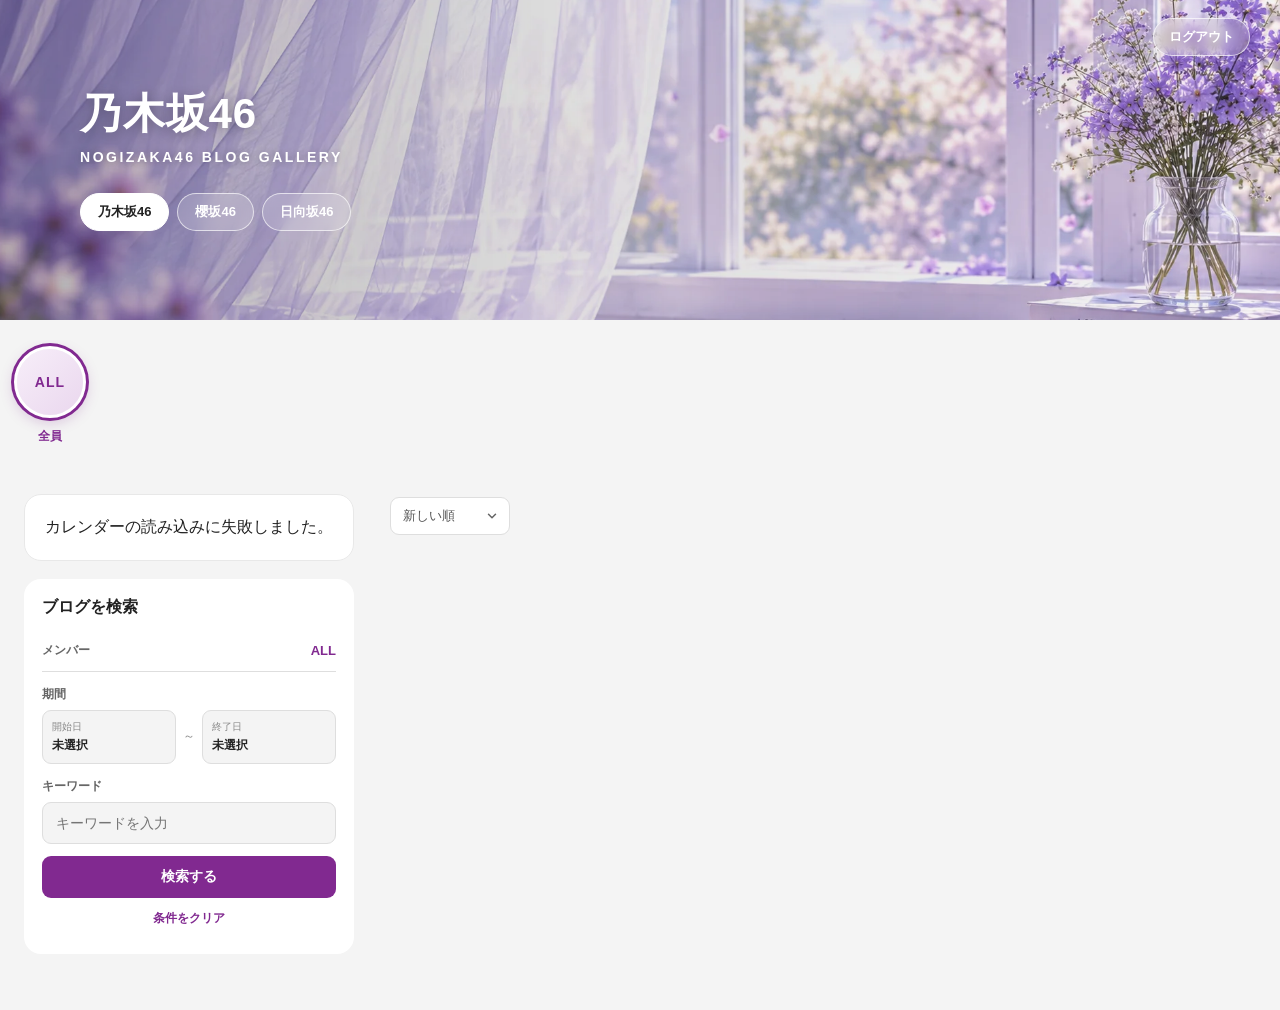
==== commit 27d36895: "Update index.html" ====
--- a/index.html
+++ b/index.html
@@ -272,18 +272,27 @@
                     <div class="blog-search-panel blog-search-panel-desktop">
                         <div class="blog-search-title">ブログを検索</div>
 
-                        <div class="blog-search-input-wrap">
-                            <input
-                                type="search"
-                                class="blog-search-input"
-                                placeholder="キーワードを入力"
-                                aria-label="ブログ検索キーワード"
-                            >
+                        <div class="desktop-search-member">
+                            <span class="desktop-search-label">メンバー</span>
+                            <strong id="desktopSearchMemberValue">ALL</strong>
                         </div>
 
-                        <button type="button" class="blog-search-button">
-                            検索する
-                        </button>
+                        <div class="desktop-search-label">期間</div>
+                        <div class="desktop-search-period">
+                            <button type="button" id="desktopSearchStartDateButton" class="desktop-search-date-button">
+                                <span>開始日</span><strong id="desktopSearchStartDateValue">未選択</strong>
+                            </button>
+                            <span class="desktop-search-period-separator">～</span>
+                            <button type="button" id="desktopSearchEndDateButton" class="desktop-search-date-button">
+                                <span>終了日</span><strong id="desktopSearchEndDateValue">未選択</strong>
+                            </button>
+                        </div>
+
+                        <label class="desktop-search-label" for="desktopSearchKeywordInput">キーワード</label>
+                        <input id="desktopSearchKeywordInput" type="search" class="blog-search-input" placeholder="キーワードを入力" aria-label="ブログ検索キーワード">
+
+                        <button type="button" id="desktopExecuteSearchButton" class="blog-search-button">検索する</button>
+                        <button type="button" id="desktopClearSearchButton" class="desktop-search-clear-button">条件をクリア</button>
                     </div>
 
 
--- a/css/style.css
+++ b/css/style.css
@@ -1590,6 +1590,16 @@
         grid-template-columns: repeat(7, 1fr);
     }
 
+    /*
+     * 月によって5週/6週になっても検索カレンダー全体の高さを変えない。
+     * ナビゲーション（≪ ＜ 年月 ＞ ≫）の位置が上下しないよう、
+     * 日付グリッドは常に6週分の高さを確保する。
+     */
+    .search-date-grid {
+        grid-template-rows: repeat(6, minmax(0, 1fr));
+        min-height: 252px;
+    }
+
     .search-date-weekdays span {
         padding: 6px 0;
         color: #777;
@@ -1647,3 +1657,77 @@
         overflow: hidden;
     }
 }
+
+/* ========================================
+ * 検索条件カレンダー ナビアイコン
+ * 本体カレンダーと同じ UIIcons を使用
+ * ======================================== */
+@media (max-width: 1023px) {
+    .search-date-month-button,
+    .search-date-month-picker-year-nav {
+        display: inline-flex;
+        align-items: center;
+        justify-content: center;
+        line-height: 0;
+    }
+
+    .search-date-month-button .ui-icon,
+    .search-date-month-picker-year-nav .ui-icon {
+        pointer-events: none;
+    }
+
+    /*
+     * 月移動などを連続タップした際のダブルタップズームを抑止。
+     * ページ全体のピンチズームは無効化しない。
+     */
+    .search-date-picker button,
+    .search-date-picker-month-nav,
+    .search-date-month-picker {
+        touch-action: manipulation;
+    }
+}
+
+/* =========================
+   PC / タブレット横 検索条件
+========================= */
+@media (min-width: 1024px) {
+    .blog-search-panel-desktop { padding: 18px; }
+    .desktop-search-label { display:block; margin:14px 0 7px; color:#666; font-size:12px; font-weight:700; }
+    .desktop-search-member { display:flex; align-items:center; justify-content:space-between; padding:10px 0 12px; border-bottom:1px solid var(--ui-border); }
+    .desktop-search-member .desktop-search-label { margin:0; }
+    .desktop-search-member strong { color:var(--member-icon-color); font-size:13px; }
+    .desktop-search-period { display:grid; grid-template-columns:1fr 16px 1fr; align-items:center; gap:5px; }
+    .desktop-search-period-separator { text-align:center; color:#888; font-size:12px; }
+    .desktop-search-date-button { appearance:none; min-width:0; min-height:54px; padding:8px 9px; border:1px solid var(--ui-border); border-radius:9px; background:var(--ui-bg-page); color:var(--ui-text); font:inherit; text-align:left; cursor:pointer; }
+    .desktop-search-date-button span { display:block; margin-bottom:3px; color:#888; font-size:10px; }
+    .desktop-search-date-button strong { display:block; overflow:hidden; font-size:12px; font-weight:650; white-space:nowrap; text-overflow:ellipsis; }
+    .desktop-search-date-button strong.is-set { color:var(--member-icon-color); }
+    .desktop-search-clear-button { appearance:none; width:100%; min-height:34px; margin-top:4px; border:0; background:transparent; color:var(--member-icon-color); font:inherit; font-size:12px; font-weight:650; cursor:pointer; }
+
+    .search-date-picker-backdrop { position:fixed; inset:0; z-index:220; display:block; background:rgba(0,0,0,.28); }
+    .search-date-picker { position:fixed; left:50%; top:50%; z-index:230; display:block; width:min(calc(100% - 40px),420px); padding:16px; border-radius:18px; background:#fff; box-shadow:0 12px 36px rgba(0,0,0,.22); transform:translate(-50%,-50%); }
+    .search-date-picker-header { display:flex; align-items:center; justify-content:space-between; padding-bottom:8px; }
+    .search-date-picker-header h2 { margin:0; font-size:16px; }
+    .search-filter-close-button { appearance:none; width:36px; height:36px; border:0; border-radius:50%; background:#f3f3f3; font:inherit; font-size:20px; cursor:pointer; }
+    .search-date-picker-month-nav { display:grid; grid-template-columns:38px 38px minmax(0,1fr) 38px 38px; align-items:center; gap:4px; margin:4px 0 10px; }
+    .search-date-month-button,.search-date-month-title-button,.search-date-month-picker-year-nav { appearance:none; height:38px; border:0; border-radius:10px; background:transparent; color:#444; font:inherit; cursor:pointer; touch-action:manipulation; }
+    .search-date-month-button { width:38px; }
+    .search-date-month-title-button { min-width:0; font-size:15px; font-weight:700; }
+    .search-date-month-button:disabled,.search-date-month-picker-year-nav:disabled { color:#c9c9c9; cursor:default; }
+    .search-date-month-picker { margin:-2px 0 12px; padding:12px; border:1px solid #e8e8e8; border-radius:14px; background:#fafafa; }
+    .search-date-month-picker-header { display:grid; grid-template-columns:38px 1fr 38px; align-items:center; margin-bottom:10px; text-align:center; }
+    .search-date-month-picker-grid { display:grid; grid-template-columns:repeat(3,1fr); gap:6px; }
+    .search-date-month-picker-month { min-height:38px; border:1px solid #e3e3e3; border-radius:9px; background:#fff; font:inherit; cursor:pointer; }
+    .search-date-month-picker-month.current { border-color:var(--member-icon-color); color:var(--member-icon-color); font-weight:700; }
+    .search-date-month-picker-month.unavailable { color:#c1c1c1; background:#f4f4f4; }
+    .search-date-weekdays,.search-date-grid { display:grid; grid-template-columns:repeat(7,1fr); }
+    .search-date-grid { grid-template-rows:repeat(6, minmax(0,1fr)); min-height:238px; }
+    .search-date-weekdays span { padding:5px 0; color:#777; font-size:12px; font-weight:650; text-align:center; }
+    .search-date-day { appearance:none; aspect-ratio:1; margin:2px; padding:0; border:0; border-radius:50%; background:transparent; font:inherit; font-size:13px; cursor:pointer; touch-action:manipulation; }
+    .search-date-day.is-selected { background:var(--member-icon-color); color:#fff; font-weight:700; }
+    .search-date-day.is-disabled { color:#c5c5c5; cursor:default; }
+    .search-date-picker-footer { display:grid; grid-template-columns:1fr 1fr; gap:10px; margin-top:12px; }
+    .search-date-unset-button,.search-date-confirm-button { min-height:42px; border:0; border-radius:10px; font:inherit; font-weight:650; cursor:pointer; }
+    .search-date-unset-button { background:#f1eef5; color:#444; }
+    .search-date-confirm-button { background:var(--member-icon-color); color:#fff; }
+}
--- a/css/calendar.css
+++ b/css/calendar.css
@@ -1224,22 +1224,16 @@
      * ====================================
      */
 
-    .gallery-main-layout .calendar {
-        padding:
-            14px
-            16px;
-    }
-
     .gallery-main-layout .calendar-header {
         grid-template-columns:
-            38px
-            38px
+            40px
+            40px
             minmax(140px, 1fr)
-            38px
-            38px
-            38px;
-
-        gap: 6px;
+            40px
+            40px
+            40px;
+
+        gap: 8px;
 
         margin-bottom: 0;
     }
@@ -1255,8 +1249,8 @@
     .calendar-mobile-toggle {
         display: inline-flex;
 
-        width: 38px;
-        height: 38px;
+        width: 40px;
+        height: 40px;
 
         border: none;
 
@@ -1304,37 +1298,9 @@
     .gallery-main-layout
     .calendar:not(.mobile-collapsed)
     .calendar-header {
-        margin-bottom: 8px;
-    }
-
-
-
-    .gallery-main-layout .calendar-weekdays {
-        margin-bottom: 3px;
-        font-size: 11px;
-    }
-
-    .gallery-main-layout .calendar-weekdays div {
-        padding: 4px 0;
-    }
-
-    .gallery-main-layout .calendar-day,
-    .gallery-main-layout .calendar-day.empty {
-        min-height: 38px;
-        margin: 1px;
-        border-radius: 8px;
-        font-size: 13px;
-    }
-
-    .gallery-main-layout .calendar-day.has-post::after {
-        bottom: 4px;
-        width: 4px;
-        height: 4px;
-    }
-
-    .gallery-main-layout .calendar-clear {
-        margin-top: 8px;
-    }
+        margin-bottom: 14px;
+    }
+
 
     /*
      * ====================================
@@ -1348,3 +1314,67 @@
         top: 58px;
     }
 }
+
+/* ========================================
+ * タブレット縦向き 微調整
+ * - 展開時のカレンダー本体は従来サイズのまま
+ * - 折りたたみ時の年月バーだけ少しコンパクト
+ * - カレンダー→一覧見出し / 一覧見出し→記事一覧の余白を統一
+ * ======================================== */
+@media (
+    min-width: 768px
+) and (
+    max-width: 1023px
+) and (
+    orientation: portrait
+) {
+    .gallery-main-layout .calendar.mobile-collapsed {
+        padding-top: 14px;
+        padding-bottom: 14px;
+    }
+
+    .gallery-main-layout
+    .calendar.mobile-collapsed
+    .calendar-header {
+        grid-template-columns:
+            36px
+            36px
+            minmax(140px, 1fr)
+            36px
+            36px
+            36px;
+
+        gap: 6px;
+    }
+
+    .gallery-main-layout
+    .calendar.mobile-collapsed
+    .calendar-nav,
+    .gallery-main-layout
+    .calendar.mobile-collapsed
+    .calendar-mobile-toggle {
+        width: 36px;
+        height: 36px;
+    }
+
+    .gallery-main-layout
+    .calendar.mobile-collapsed
+    .calendar-title-button {
+        padding-top: 4px;
+        padding-bottom: 4px;
+    }
+
+    .gallery-main-layout
+    .calendar.mobile-collapsed
+    .calendar-month-picker {
+        top: 50px;
+    }
+
+    .gallery-main-layout .calendar {
+        margin-bottom: 14px;
+    }
+
+    .gallery-main-layout .blog-list-header {
+        margin-bottom: 0;
+    }
+}
--- a/css/gallery.css
+++ b/css/gallery.css
@@ -1094,3 +1094,19 @@
         border-radius: 13px;
     }
 }
+
+/* ========================================
+ * タブレット縦向き 一覧前後の余白
+ * カレンダー→見出し と 見出し→1件目 を 14px に統一
+ * ======================================== */
+@media (
+    min-width: 768px
+) and (
+    max-width: 1023px
+) and (
+    orientation: portrait
+) {
+    .gallery {
+        padding-top: 14px;
+    }
+}
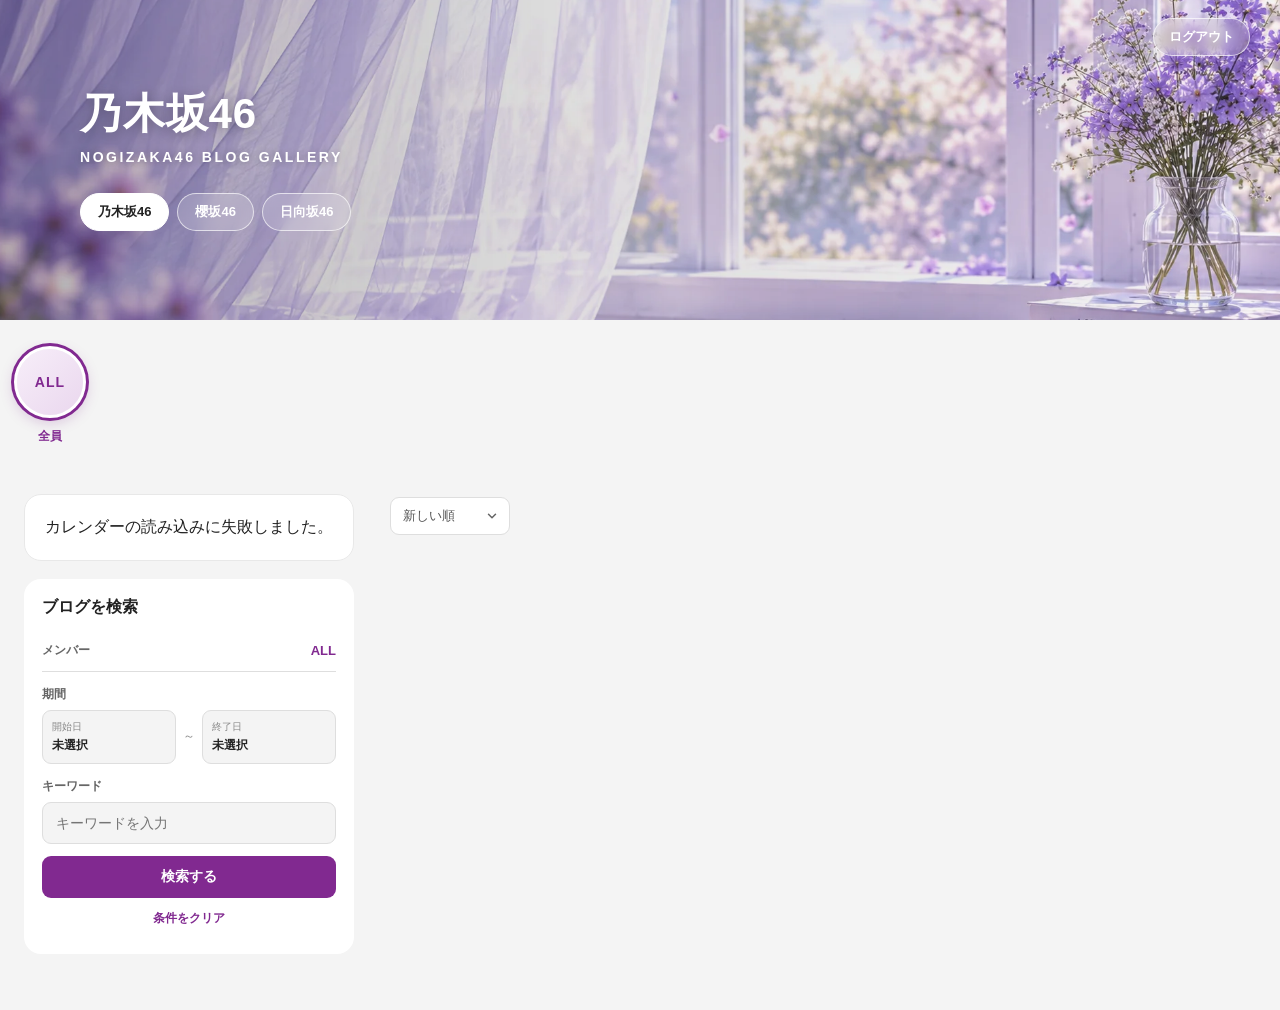
==== commit ab9556c1: "Update index.html" ====
--- a/index.html
+++ b/index.html
@@ -521,13 +521,13 @@
         <button type="button" id="searchDateLastMonth" class="search-date-month-button search-date-month-edge" aria-label="一番新しい投稿月へ" title="一番新しい投稿月へ">≫</button>
     </div>
 
-    <div id="searchDateMonthPicker" class="search-date-month-picker" hidden>
-        <div class="search-date-month-picker-header">
-            <button type="button" id="searchDateMonthPickerPrevYear" class="search-date-month-picker-year-nav" aria-label="前の投稿年">‹</button>
-            <strong id="searchDateMonthPickerYear"></strong>
-            <button type="button" id="searchDateMonthPickerNextYear" class="search-date-month-picker-year-nav" aria-label="次の投稿年">›</button>
+    <div id="searchDateMonthPicker" class="calendar-month-picker search-date-month-picker" hidden>
+        <div class="calendar-month-picker-header search-date-month-picker-header">
+            <button type="button" id="searchDateMonthPickerPrevYear" class="ui-icon-button calendar-month-picker-nav search-date-month-picker-year-nav" aria-label="前の投稿年">‹</button>
+            <strong id="searchDateMonthPickerYear" class="calendar-month-picker-year"></strong>
+            <button type="button" id="searchDateMonthPickerNextYear" class="ui-icon-button calendar-month-picker-nav search-date-month-picker-year-nav" aria-label="次の投稿年">›</button>
         </div>
-        <div id="searchDateMonthPickerGrid" class="search-date-month-picker-grid"></div>
+        <div id="searchDateMonthPickerGrid" class="calendar-month-picker-grid search-date-month-picker-grid"></div>
     </div>
 
     <div class="search-date-weekdays" aria-hidden="true">
--- a/css/style.css
+++ b/css/style.css
@@ -1731,3 +1731,4 @@
     .search-date-unset-button { background:#f1eef5; color:#444; }
     .search-date-confirm-button { background:var(--member-icon-color); color:#fff; }
 }
+\n\n/* ========================================\n * 検索条件カレンダー 年月ジャンプ\n * 本体カレンダーと同じポップアップUIを使用\n * ======================================== */\n.search-date-picker {\n    position: fixed;\n}\n\n.search-date-picker .search-date-month-picker {\n    position: absolute;\n    top: 104px;\n    left: 50%;\n    z-index: 25;\n    width: min(360px, calc(100% - 32px));\n    margin: 0;\n    padding: 18px;\n    background: rgba(255, 255, 255, 0.98);\n    border: 1px solid rgba(0, 0, 0, 0.06);\n    border-radius: 18px;\n    box-shadow: 0 12px 28px rgba(0, 0, 0, 0.12);\n    transform: translateX(-50%);\n    backdrop-filter: blur(10px);\n    -webkit-backdrop-filter: blur(10px);\n}\n\n.search-date-picker .search-date-month-picker::before {\n    content: "";\n    position: absolute;\n    top: -7px;\n    left: 50%;\n    width: 14px;\n    height: 14px;\n    background: rgba(255, 255, 255, 0.98);\n    border-left: 1px solid rgba(0, 0, 0, 0.06);\n    border-top: 1px solid rgba(0, 0, 0, 0.06);\n    transform: translateX(-50%) rotate(45deg);\n}\n\n.search-date-picker .search-date-month-picker-header {\n    display: grid;\n    grid-template-columns: 44px 1fr 44px;\n    align-items: center;\n    gap: 8px;\n    margin-bottom: 14px;\n}\n\n.search-date-picker .search-date-month-picker-year-nav {\n    width: 40px;\n    height: 40px;\n    border: none;\n    border-radius: 50%;\n    background: transparent;\n    color: #333;\n}\n\n.search-date-picker .search-date-month-picker-year-nav:disabled {\n    opacity: 0.2;\n    color: #333;\n}\n\n.search-date-picker .search-date-month-picker-grid {\n    display: grid;\n    grid-template-columns: repeat(3, 1fr);\n    gap: 9px;\n}\n\n.search-date-picker .search-date-month-picker-month {\n    min-height: 46px;\n    padding: 8px;\n    border: 0;\n    border-radius: 12px;\n    background: transparent;\n    color: #333;\n    font-size: 14px;\n    font-weight: 500;\n}\n\n.search-date-picker .search-date-month-picker-month.current {\n    background: color-mix(in srgb, var(--member-icon-color) 12%, transparent);\n    color: var(--member-icon-color);\n    font-weight: 700;\n}\n\n.search-date-picker .search-date-month-picker-month.unavailable {\n    background: transparent;\n    color: #333;\n    opacity: 0.2;\n}\n
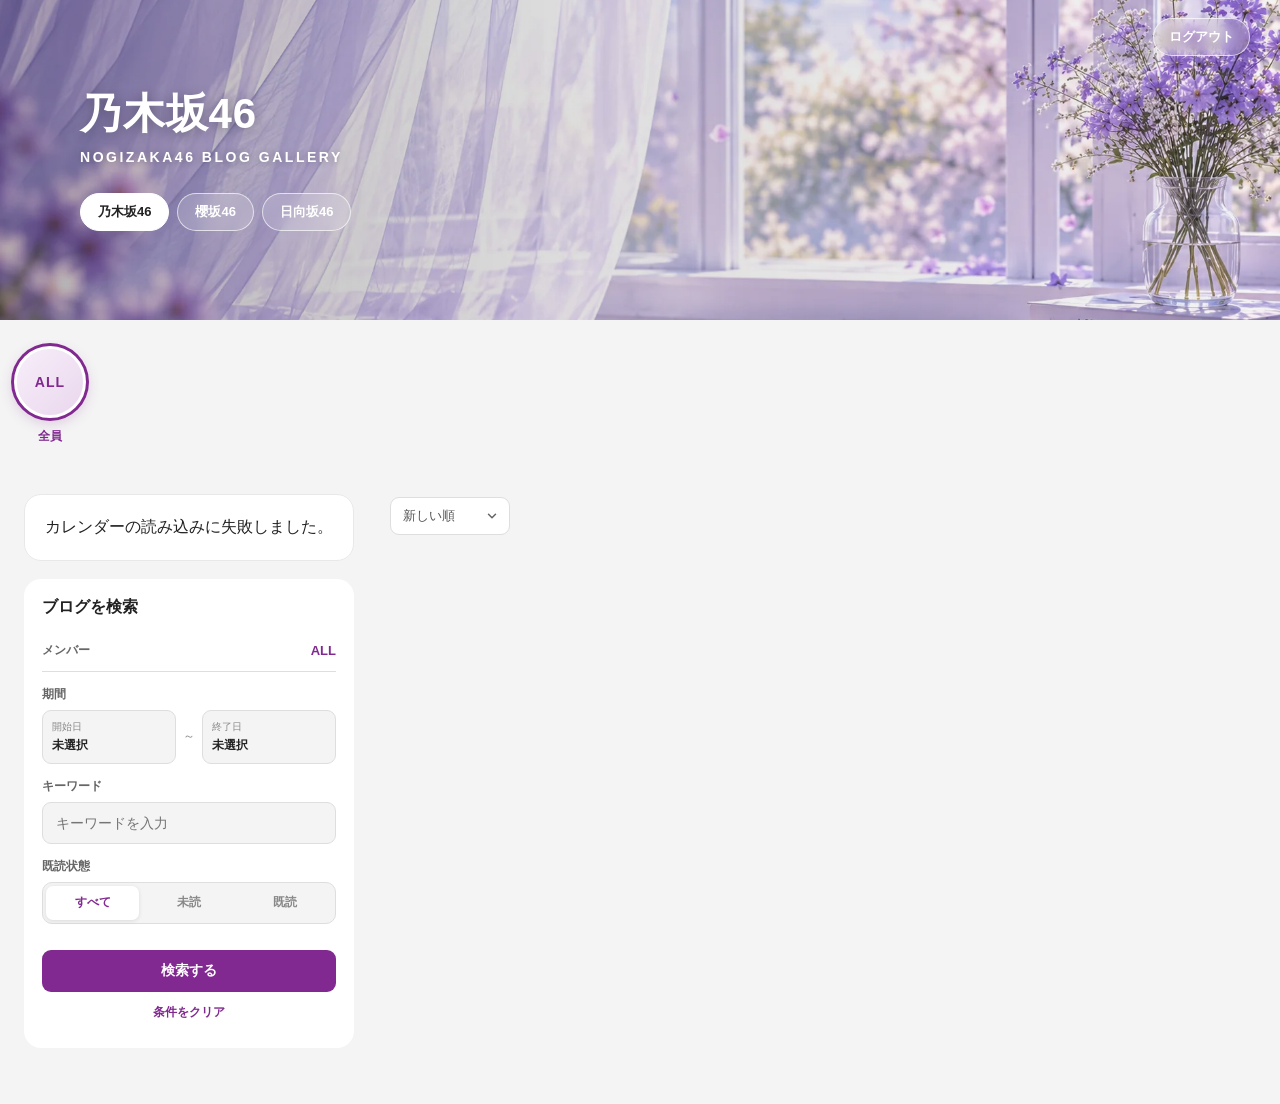
==== commit 45ab65a1: "Update index.html" ====
--- a/index.html
+++ b/index.html
@@ -291,6 +291,13 @@
                         <label class="desktop-search-label" for="desktopSearchKeywordInput">キーワード</label>
                         <input id="desktopSearchKeywordInput" type="search" class="blog-search-input" placeholder="キーワードを入力" aria-label="ブログ検索キーワード">
 
+                        <div class="desktop-search-label">既読状態</div>
+                        <div class="search-read-status-tabs" data-search-read-status-tabs="desktop" role="group" aria-label="既読状態">
+                            <button type="button" class="search-read-status-tab is-active" data-read-status="all" aria-pressed="true">すべて</button>
+                            <button type="button" class="search-read-status-tab" data-read-status="unread" aria-pressed="false">未読</button>
+                            <button type="button" class="search-read-status-tab" data-read-status="read" aria-pressed="false">既読</button>
+                        </div>
+
                         <button type="button" id="desktopExecuteSearchButton" class="blog-search-button">検索する</button>
                         <button type="button" id="desktopClearSearchButton" class="desktop-search-clear-button">条件をクリア</button>
                     </div>
@@ -486,6 +493,15 @@
                 aria-label="検索キーワード"
             >
         </div>
+
+        <div class="search-filter-read-status">
+            <span class="search-filter-read-status-label">既読状態</span>
+            <div class="search-read-status-tabs" data-search-read-status-tabs="mobile" role="group" aria-label="既読状態">
+                <button type="button" class="search-read-status-tab is-active" data-read-status="all" aria-pressed="true">すべて</button>
+                <button type="button" class="search-read-status-tab" data-read-status="unread" aria-pressed="false">未読</button>
+                <button type="button" class="search-read-status-tab" data-read-status="read" aria-pressed="false">既読</button>
+            </div>
+        </div>
     </div>
 
     <div class="search-filter-sheet-footer">
--- a/css/style.css
+++ b/css/style.css
@@ -925,11 +925,11 @@
 }
 
 /* ========================================
- * スマホ / ページ上部へ戻るボタン
+ * スマホ / タブレット / ページ上部へ戻るボタン
  *
  * 【仕様】
  * - 600px以上スクロールすると表示
- * - スマホのみ表示
+ * - スマホ / タブレットで表示
  * - 右下固定
  * ========================================
  */
@@ -939,7 +939,8 @@
 }
 
 
-@media (max-width: 767px) {
+@media (max-width: 1023px),
+       (min-width: 1024px) and (max-width: 1366px) and (orientation: landscape) and (hover: none) and (pointer: coarse) {
 
     .scroll-top-button {
         position: fixed;
@@ -1731,4 +1732,193 @@
     .search-date-unset-button { background:#f1eef5; color:#444; }
     .search-date-confirm-button { background:var(--member-icon-color); color:#fff; }
 }
-\n\n/* ========================================\n * 検索条件カレンダー 年月ジャンプ\n * 本体カレンダーと同じポップアップUIを使用\n * ======================================== */\n.search-date-picker {\n    position: fixed;\n}\n\n.search-date-picker .search-date-month-picker {\n    position: absolute;\n    top: 104px;\n    left: 50%;\n    z-index: 25;\n    width: min(360px, calc(100% - 32px));\n    margin: 0;\n    padding: 18px;\n    background: rgba(255, 255, 255, 0.98);\n    border: 1px solid rgba(0, 0, 0, 0.06);\n    border-radius: 18px;\n    box-shadow: 0 12px 28px rgba(0, 0, 0, 0.12);\n    transform: translateX(-50%);\n    backdrop-filter: blur(10px);\n    -webkit-backdrop-filter: blur(10px);\n}\n\n.search-date-picker .search-date-month-picker::before {\n    content: "";\n    position: absolute;\n    top: -7px;\n    left: 50%;\n    width: 14px;\n    height: 14px;\n    background: rgba(255, 255, 255, 0.98);\n    border-left: 1px solid rgba(0, 0, 0, 0.06);\n    border-top: 1px solid rgba(0, 0, 0, 0.06);\n    transform: translateX(-50%) rotate(45deg);\n}\n\n.search-date-picker .search-date-month-picker-header {\n    display: grid;\n    grid-template-columns: 44px 1fr 44px;\n    align-items: center;\n    gap: 8px;\n    margin-bottom: 14px;\n}\n\n.search-date-picker .search-date-month-picker-year-nav {\n    width: 40px;\n    height: 40px;\n    border: none;\n    border-radius: 50%;\n    background: transparent;\n    color: #333;\n}\n\n.search-date-picker .search-date-month-picker-year-nav:disabled {\n    opacity: 0.2;\n    color: #333;\n}\n\n.search-date-picker .search-date-month-picker-grid {\n    display: grid;\n    grid-template-columns: repeat(3, 1fr);\n    gap: 9px;\n}\n\n.search-date-picker .search-date-month-picker-month {\n    min-height: 46px;\n    padding: 8px;\n    border: 0;\n    border-radius: 12px;\n    background: transparent;\n    color: #333;\n    font-size: 14px;\n    font-weight: 500;\n}\n\n.search-date-picker .search-date-month-picker-month.current {\n    background: color-mix(in srgb, var(--member-icon-color) 12%, transparent);\n    color: var(--member-icon-color);\n    font-weight: 700;\n}\n\n.search-date-picker .search-date-month-picker-month.unavailable {\n    background: transparent;\n    color: #333;\n    opacity: 0.2;\n}\n
+
+
+/* ========================================
+ * 検索条件カレンダー 年月ジャンプ
+ * 本体カレンダーと同じポップアップUIを使用
+ * ======================================== */
+.search-date-picker {
+    position: fixed;
+}
+
+.search-date-picker .search-date-month-picker {
+    position: absolute;
+    top: var(--search-month-picker-top, 104px);
+    left: 50%;
+    z-index: 25;
+    width: min(360px, calc(100% - 32px));
+    margin: 0;
+    padding: 18px;
+    background: rgba(255, 255, 255, 0.98);
+    border: 1px solid rgba(0, 0, 0, 0.06);
+    border-radius: 18px;
+    box-shadow: 0 12px 28px rgba(0, 0, 0, 0.12);
+    transform: translateX(-50%);
+    backdrop-filter: blur(10px);
+    -webkit-backdrop-filter: blur(10px);
+}
+
+.search-date-picker .search-date-month-picker::before {
+    content: "";
+    position: absolute;
+    top: -7px;
+    left: var(--search-month-arrow-left, 50%);
+    width: 14px;
+    height: 14px;
+    background: rgba(255, 255, 255, 0.98);
+    border-left: 1px solid rgba(0, 0, 0, 0.06);
+    border-top: 1px solid rgba(0, 0, 0, 0.06);
+    transform: translateX(-50%) rotate(45deg);
+}
+
+.search-date-picker .search-date-month-picker-header {
+    display: grid;
+    grid-template-columns: 44px 1fr 44px;
+    align-items: center;
+    gap: 8px;
+    margin-bottom: 14px;
+}
+
+.search-date-picker .search-date-month-picker-year-nav {
+    width: 40px;
+    height: 40px;
+    border: none;
+    border-radius: 50%;
+    background: transparent;
+    color: #333;
+}
+
+.search-date-picker .search-date-month-picker-year-nav:disabled {
+    opacity: 0.2;
+    color: #333;
+}
+
+.search-date-picker .search-date-month-picker-grid {
+    display: grid;
+    grid-template-columns: repeat(3, 1fr);
+    gap: 9px;
+}
+
+.search-date-picker .search-date-month-picker-month {
+    min-height: 46px;
+    padding: 8px;
+    border: 0;
+    border-radius: 12px;
+    background: transparent;
+    color: #333;
+    font-size: 14px;
+    font-weight: 500;
+}
+
+.search-date-picker .search-date-month-picker-month.current {
+    background: color-mix(in srgb, var(--member-icon-color) 12%, transparent);
+    color: var(--member-icon-color);
+    font-weight: 700;
+}
+
+.search-date-picker .search-date-month-picker-month.unavailable {
+    background: transparent;
+    color: #333;
+    opacity: 0.2;
+}
+
+
+/* ========================================
+ * 検索条件カレンダー 配置補正
+ * ======================================== */
+
+/*
+ * 年月ジャンプは年月ボタンの実位置を基準にする。
+ * ::before の横位置・パネルの高さ位置とも JS から渡す。
+ */
+
+/*
+ * PC / タブレット横では中央モーダルにせず、
+ * 左列の本体カレンダーの上へオーバーレイする。
+ */
+@media (min-width: 1024px) {
+    .search-date-picker.is-desktop-calendar-overlay {
+        position: fixed !important;
+        left: var(--search-date-picker-left) !important;
+        top: var(--search-date-picker-top) !important;
+        width: var(--search-date-picker-width) !important;
+        max-width: calc(100vw - 32px);
+        transform: translateX(-50%) !important;
+    }
+}
+
+
+
+
+/* ========================================
+ * 検索カレンダー / タブレット横 レイアウト
+ * ======================================== */
+
+/*
+ * タブレット横では左列を独立スクロールさせない。
+ * sticky を解除し、ブログ一覧と同じページスクロールで自然に上へ流す。
+ */
+@media (min-width: 1024px) and (orientation: landscape) and (hover: none) and (pointer: coarse) {
+    .gallery-calendar-column {
+        position: static !important;
+        top: auto !important;
+        max-height: none;
+        overflow: visible;
+        overscroll-behavior: auto;
+        scrollbar-gutter: auto;
+    }
+}
+
+
+/* =========================
+   検索条件: 既読状態
+========================= */
+.search-read-status-tabs {
+    display: grid;
+    grid-template-columns: repeat(3, minmax(0, 1fr));
+    gap: 3px;
+    padding: 3px;
+    border: 1px solid var(--ui-border);
+    border-radius: 10px;
+    background: var(--ui-bg-page);
+}
+
+.search-read-status-tab {
+    appearance: none;
+    min-width: 0;
+    min-height: 34px;
+    padding: 6px 8px;
+    border: 0;
+    border-radius: 7px;
+    background: transparent;
+    color: var(--ui-text-muted);
+    font: inherit;
+    font-size: 12px;
+    font-weight: 650;
+    cursor: pointer;
+}
+
+.search-read-status-tab.is-active {
+    background: #fff;
+    color: var(--member-icon-color);
+    box-shadow: 0 1px 4px rgba(0, 0, 0, 0.10);
+}
+
+.search-filter-read-status {
+    padding: 12px 13px 14px;
+    background: #fff;
+}
+
+.search-filter-read-status-label {
+    display: block;
+    margin-bottom: 8px;
+    font-size: 14px;
+    font-weight: 650;
+}
+
+@media (min-width: 1024px) {
+    .blog-search-panel-desktop .search-read-status-tabs {
+        margin-bottom: 14px;
+    }
+}
--- a/css/calendar.css
+++ b/css/calendar.css
@@ -1328,13 +1328,23 @@
 ) and (
     orientation: portrait
 ) {
+    /*
+     * 開閉で年月バーの縦位置が動かないよう、
+     * 展開時も上余白を折りたたみ時と同じ 14px に固定する。
+     */
+    .gallery-main-layout .calendar {
+        padding-top: 14px;
+    }
+
     .gallery-main-layout .calendar.mobile-collapsed {
-        padding-top: 14px;
         padding-bottom: 14px;
     }
 
-    .gallery-main-layout
-    .calendar.mobile-collapsed
+    /*
+     * 折りたたみ時と展開時で年月バーの高さを統一する。
+     * コンパクト化した折りたたみ時の高さを基準にする。
+     */
+    .gallery-main-layout
     .calendar-header {
         grid-template-columns:
             36px
@@ -1348,24 +1358,20 @@
     }
 
     .gallery-main-layout
-    .calendar.mobile-collapsed
     .calendar-nav,
     .gallery-main-layout
-    .calendar.mobile-collapsed
     .calendar-mobile-toggle {
         width: 36px;
         height: 36px;
     }
 
     .gallery-main-layout
-    .calendar.mobile-collapsed
     .calendar-title-button {
         padding-top: 4px;
         padding-bottom: 4px;
     }
 
     .gallery-main-layout
-    .calendar.mobile-collapsed
     .calendar-month-picker {
         top: 50px;
     }
--- a/css/gallery.css
+++ b/css/gallery.css
@@ -1110,3 +1110,35 @@
         padding-top: 14px;
     }
 }
+
+/* =========================
+   既読表示
+========================= */
+
+.gallery-article-read-badge {
+    display: inline-block;
+
+    margin-left: 10px;
+
+    padding:
+        2px
+        7px;
+
+    border:
+        1px solid
+        #bbb;
+
+    border-radius: 999px;
+
+    color: #777;
+
+    font-size: 11px;
+    font-weight: 500;
+    line-height: 1.4;
+
+    vertical-align: 2px;
+}
+
+.gallery-article.is-read .gallery-article-title-text {
+    color: #777;
+}
--- a/css/blog-detail.css
+++ b/css/blog-detail.css
@@ -176,6 +176,9 @@
 
     background:
         #f3f3f3;
+
+    cursor:
+        zoom-in;
 
     box-shadow:
         0 3px 14px
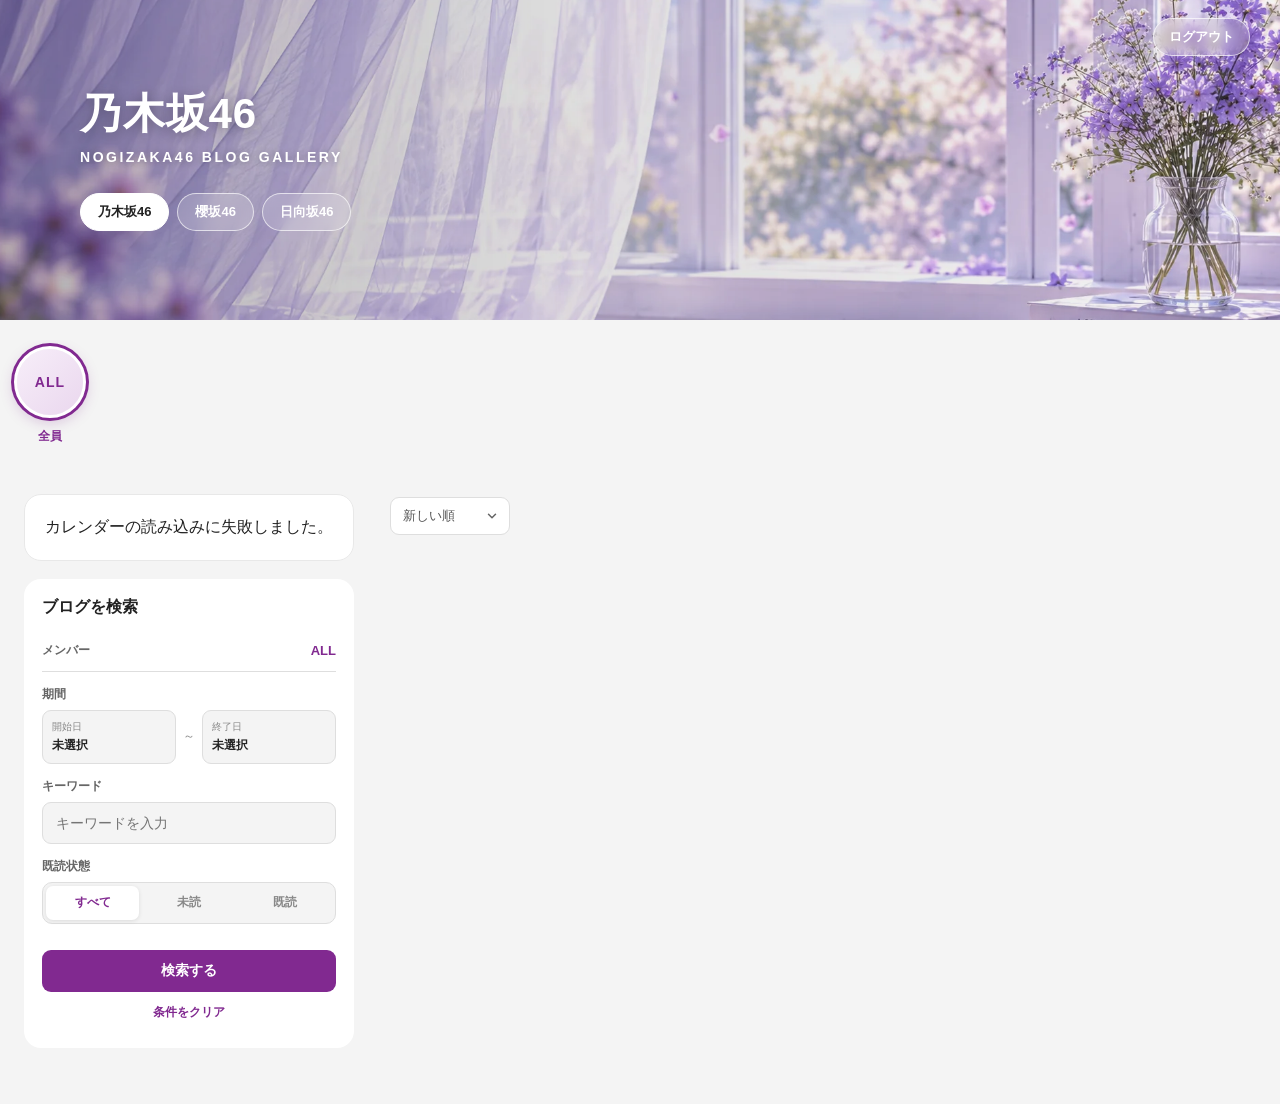
==== commit f0af1d52: "Update index.html" ====
--- a/index.html
+++ b/index.html
@@ -494,19 +494,46 @@
             >
         </div>
 
-        <div class="search-filter-read-status">
-            <span class="search-filter-read-status-label">既読状態</span>
-            <div class="search-read-status-tabs" data-search-read-status-tabs="mobile" role="group" aria-label="既読状態">
-                <button type="button" class="search-read-status-tab is-active" data-read-status="all" aria-pressed="true">すべて</button>
-                <button type="button" class="search-read-status-tab" data-read-status="unread" aria-pressed="false">未読</button>
-                <button type="button" class="search-read-status-tab" data-read-status="read" aria-pressed="false">既読</button>
-            </div>
-        </div>
+        <button type="button" id="searchReadStatusButton" class="search-filter-row">
+            <span class="search-filter-row-icon search-filter-read-icon" aria-hidden="true">
+                <svg xmlns="http://www.w3.org/2000/svg" width="22" height="22" viewBox="0 0 24 24" fill="none" stroke="currentColor" stroke-width="2" stroke-linecap="round" stroke-linejoin="round">
+                    <path d="M2 12s3.5-7 10-7 10 7 10 7-3.5 7-10 7S2 12 2 12Z"></path>
+                    <circle cx="12" cy="12" r="3"></circle>
+                </svg>
+            </span>
+            <span class="search-filter-row-label">既読状態</span>
+            <span id="searchReadStatusValue" class="search-filter-row-value">すべて</span>
+            <span class="search-filter-row-chevron">›</span>
+        </button>
     </div>
 
     <div class="search-filter-sheet-footer">
         <button type="button" id="executeSearchButton" class="search-filter-execute-button">この条件で検索</button>
         <button type="button" id="clearSearchFiltersButton" class="search-filter-clear-button">条件をクリア</button>
+    </div>
+</section>
+
+<!-- =========================
+     既読状態 選択
+========================= -->
+<div id="searchReadStatusBackdrop" class="search-read-status-backdrop" hidden></div>
+
+<section id="searchReadStatusPicker" class="search-read-status-picker" aria-modal="true" aria-labelledby="searchReadStatusPickerTitle" hidden>
+    <div class="search-read-status-picker-handle" aria-hidden="true"></div>
+    <div class="search-read-status-picker-header">
+        <h2 id="searchReadStatusPickerTitle">既読状態</h2>
+        <button type="button" id="closeSearchReadStatusPickerButton" class="search-read-status-picker-close" aria-label="既読状態の選択を閉じる">×</button>
+    </div>
+    <div class="search-read-status-options" data-search-read-status-tabs="mobile" role="radiogroup" aria-label="既読状態">
+        <button type="button" class="search-read-status-option is-active" data-read-status="all" role="radio" aria-checked="true">
+            <span>すべて</span><span class="search-read-status-check">✓</span>
+        </button>
+        <button type="button" class="search-read-status-option" data-read-status="unread" role="radio" aria-checked="false">
+            <span>未読</span><span class="search-read-status-check">✓</span>
+        </button>
+        <button type="button" class="search-read-status-option" data-read-status="read" role="radio" aria-checked="false">
+            <span>既読</span><span class="search-read-status-check">✓</span>
+        </button>
     </div>
 </section>
 
--- a/css/style.css
+++ b/css/style.css
@@ -1922,3 +1922,142 @@
         margin-bottom: 14px;
     }
 }
+
+/* =========================
+   スマホ検索: 既読状態選択
+========================= */
+.search-read-status-backdrop,
+.search-read-status-picker {
+    display: none;
+}
+
+@media (max-width: 1023px) {
+    .search-filter-read-icon svg {
+        display: block;
+        width: 20px;
+        height: 20px;
+    }
+
+    #searchReadStatusButton {
+        border-bottom: 0;
+    }
+
+    .search-read-status-backdrop {
+        position: fixed;
+        inset: 0;
+        z-index: 320;
+        display: block;
+        background: rgba(0, 0, 0, 0.28);
+        opacity: 0;
+        transition: opacity 0.18s ease;
+    }
+
+    .search-read-status-backdrop.is-open {
+        opacity: 1;
+    }
+
+    .search-read-status-picker {
+        position: fixed;
+        left: 0;
+        right: 0;
+        bottom: 0;
+        z-index: 330;
+        display: block;
+        padding: 8px 18px calc(20px + env(safe-area-inset-bottom));
+        border-radius: 22px 22px 0 0;
+        background: #fff;
+        box-shadow: 0 -8px 28px rgba(0, 0, 0, 0.16);
+        transform: translateY(100%);
+        transition: transform 0.22s ease;
+    }
+
+    .search-read-status-picker.is-open {
+        transform: translateY(0);
+    }
+
+    .search-read-status-picker-handle {
+        width: 42px;
+        height: 4px;
+        margin: 0 auto 10px;
+        border-radius: 999px;
+        background: #d2d2d2;
+    }
+
+    .search-read-status-picker-header {
+        display: flex;
+        align-items: center;
+        justify-content: space-between;
+        min-height: 46px;
+        padding: 0 2px 6px;
+    }
+
+    .search-read-status-picker-header h2 {
+        margin: 0;
+        font-size: 18px;
+        font-weight: 700;
+    }
+
+    .search-read-status-picker-close {
+        appearance: none;
+        width: 38px;
+        height: 38px;
+        padding: 0;
+        border: 0;
+        background: transparent;
+        color: #444;
+        font: inherit;
+        font-size: 28px;
+        line-height: 1;
+        cursor: pointer;
+    }
+
+    .search-read-status-options {
+        overflow: hidden;
+        border: 1px solid #e8e8e8;
+        border-radius: 14px;
+        background: #fff;
+    }
+
+    .search-read-status-option {
+        appearance: none;
+        display: flex;
+        align-items: center;
+        justify-content: space-between;
+        width: 100%;
+        min-height: 56px;
+        padding: 0 18px;
+        border: 0;
+        border-bottom: 1px solid #ededed;
+        background: #fff;
+        color: var(--ui-text);
+        font: inherit;
+        font-size: 15px;
+        font-weight: 650;
+        text-align: left;
+        cursor: pointer;
+    }
+
+    .search-read-status-option:last-child {
+        border-bottom: 0;
+    }
+
+    .search-read-status-option.is-active {
+        color: var(--member-icon-color);
+    }
+
+    .search-read-status-check {
+        visibility: hidden;
+        color: var(--member-icon-color);
+        font-size: 18px;
+        font-weight: 700;
+    }
+
+    .search-read-status-option.is-active .search-read-status-check {
+        visibility: visible;
+    }
+}
+
+.search-read-status-backdrop[hidden],
+.search-read-status-picker[hidden] {
+    display: none !important;
+}
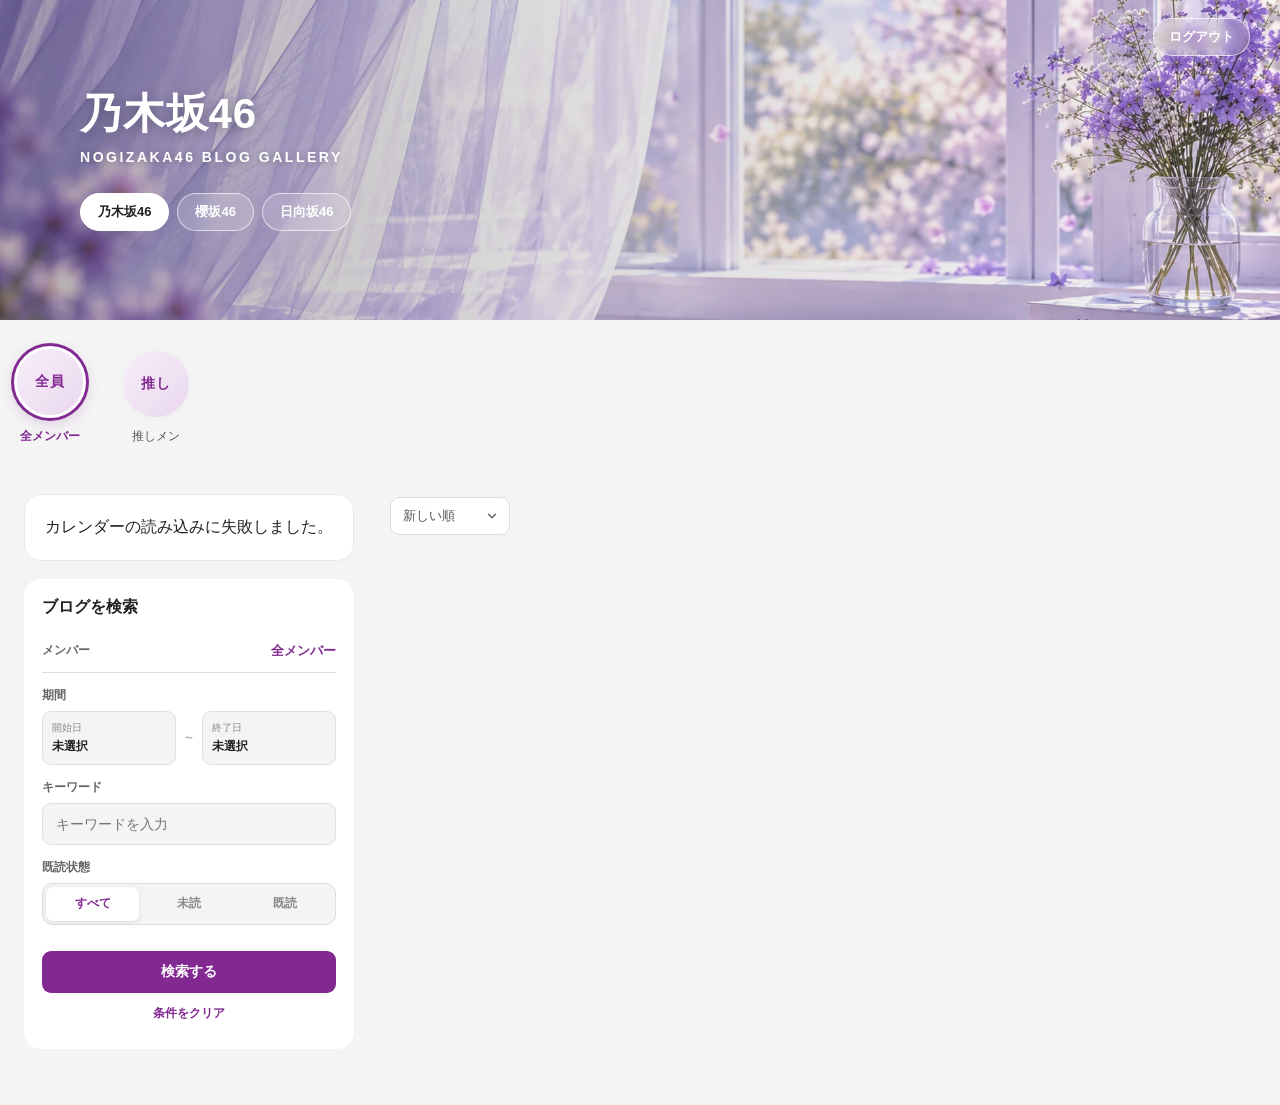
==== commit ca030ff3: "Update index.html" ====
--- a/index.html
+++ b/index.html
@@ -274,7 +274,7 @@
 
                         <div class="desktop-search-member">
                             <span class="desktop-search-label">メンバー</span>
-                            <strong id="desktopSearchMemberValue">ALL</strong>
+                            <strong id="desktopSearchMemberValue">全メンバー</strong>
                         </div>
 
                         <div class="desktop-search-label">期間</div>
@@ -474,7 +474,7 @@
         <div class="search-filter-row search-filter-member-row">
             <span class="search-filter-row-icon" data-search-icon="users"></span>
             <span class="search-filter-row-label">メンバー</span>
-            <span id="searchMemberValue" class="search-filter-row-value">ALL</span>
+            <span id="searchMemberValue" class="search-filter-row-value">全メンバー</span>
         </div>
 
         <button type="button" id="searchKeywordToggleButton" class="search-filter-row" aria-expanded="false">
--- a/css/style.css
+++ b/css/style.css
@@ -1052,11 +1052,6 @@
 
     .blog-search-title {
         display: none;
-    }
-
-    .blog-search-input-wrap {
-        flex: 1 1 auto;
-        min-width: 0;
     }
 
     .blog-search-input {
@@ -1905,18 +1900,6 @@
     box-shadow: 0 1px 4px rgba(0, 0, 0, 0.10);
 }
 
-.search-filter-read-status {
-    padding: 12px 13px 14px;
-    background: #fff;
-}
-
-.search-filter-read-status-label {
-    display: block;
-    margin-bottom: 8px;
-    font-size: 14px;
-    font-weight: 650;
-}
-
 @media (min-width: 1024px) {
     .blog-search-panel-desktop .search-read-status-tabs {
         margin-bottom: 14px;
--- a/css/gallery.css
+++ b/css/gallery.css
@@ -45,12 +45,20 @@
    ブログ日付
 ========================= */
 
+.gallery-article-meta-row {
+    display: flex;
+
+    align-items: center;
+
+    gap: 6px;
+
+    margin-bottom: 10px;
+}
+
 .gallery-article-date {
     display: inline-flex;
 
     align-items: center;
-
-    margin-bottom: 10px;
 
     padding:
         4px
@@ -892,9 +900,11 @@
             );
     }
 
+    .gallery-article-meta-row {
+        margin-bottom: 6px;
+    }
+
     .gallery-article-date {
-        margin-bottom: 6px;
-
         font-size: 12px;
     }
 
@@ -1116,27 +1126,28 @@
 ========================= */
 
 .gallery-article-read-badge {
-    display: inline-block;
-
-    margin-left: 10px;
+    display: inline-flex;
+
+    align-items: center;
 
     padding:
-        2px
-        7px;
-
-    border:
-        1px solid
-        #bbb;
-
-    border-radius: 999px;
-
-    color: #777;
-
-    font-size: 11px;
-    font-weight: 500;
+        4px
+        9px;
+
+    border-radius:
+        var(--ui-radius-round);
+
+    background:
+        var(--ui-bg-subtle);
+
+    color:
+        var(--ui-text-muted);
+
+    font-size: 12px;
+    font-weight: 600;
     line-height: 1.4;
 
-    vertical-align: 2px;
+    letter-spacing: 0.03em;
 }
 
 .gallery-article.is-read .gallery-article-title-text {
--- a/css/member-icons.css
+++ b/css/member-icons.css
@@ -182,6 +182,8 @@
  */
 
 .member-icon-button {
+    position: relative;
+
     flex: 0 0 auto;
 
     display: flex;
@@ -643,3 +645,69 @@
     }
 }
 
+
+
+/*
+ * ========================================
+ * 推しメン登録ボタン
+ *
+ * 星自体は小さく見せつつ、タップ領域は広めに確保する。
+ * 登録済みの★は各グループのテーマカラーを使用する。
+ * ========================================
+ */
+
+.member-favorite-button {
+    position: absolute;
+
+    top: -12px;
+    right: 0;
+
+    z-index: 4;
+
+    display: flex;
+    align-items: center;
+    justify-content: center;
+
+    width: 36px;
+    height: 36px;
+
+    color: #8a9199;
+
+    font-size: 22px;
+    line-height: 1;
+
+    cursor: pointer;
+
+    user-select: none;
+    -webkit-user-select: none;
+    -webkit-tap-highlight-color: transparent;
+
+    transition:
+        color 0.15s ease,
+        transform 0.15s ease;
+}
+
+.member-favorite-button.is-favorite {
+    color:
+        var(--member-icon-color);
+}
+
+.member-favorite-button:active {
+    transform:
+        scale(0.88);
+}
+
+.member-favorite-button:focus-visible {
+    outline: 2px solid
+        var(--member-icon-color);
+    outline-offset: -6px;
+    border-radius: 50%;
+}
+
+@media (hover: hover) {
+
+    .member-favorite-button:hover {
+        color:
+            var(--member-icon-color);
+    }
+}
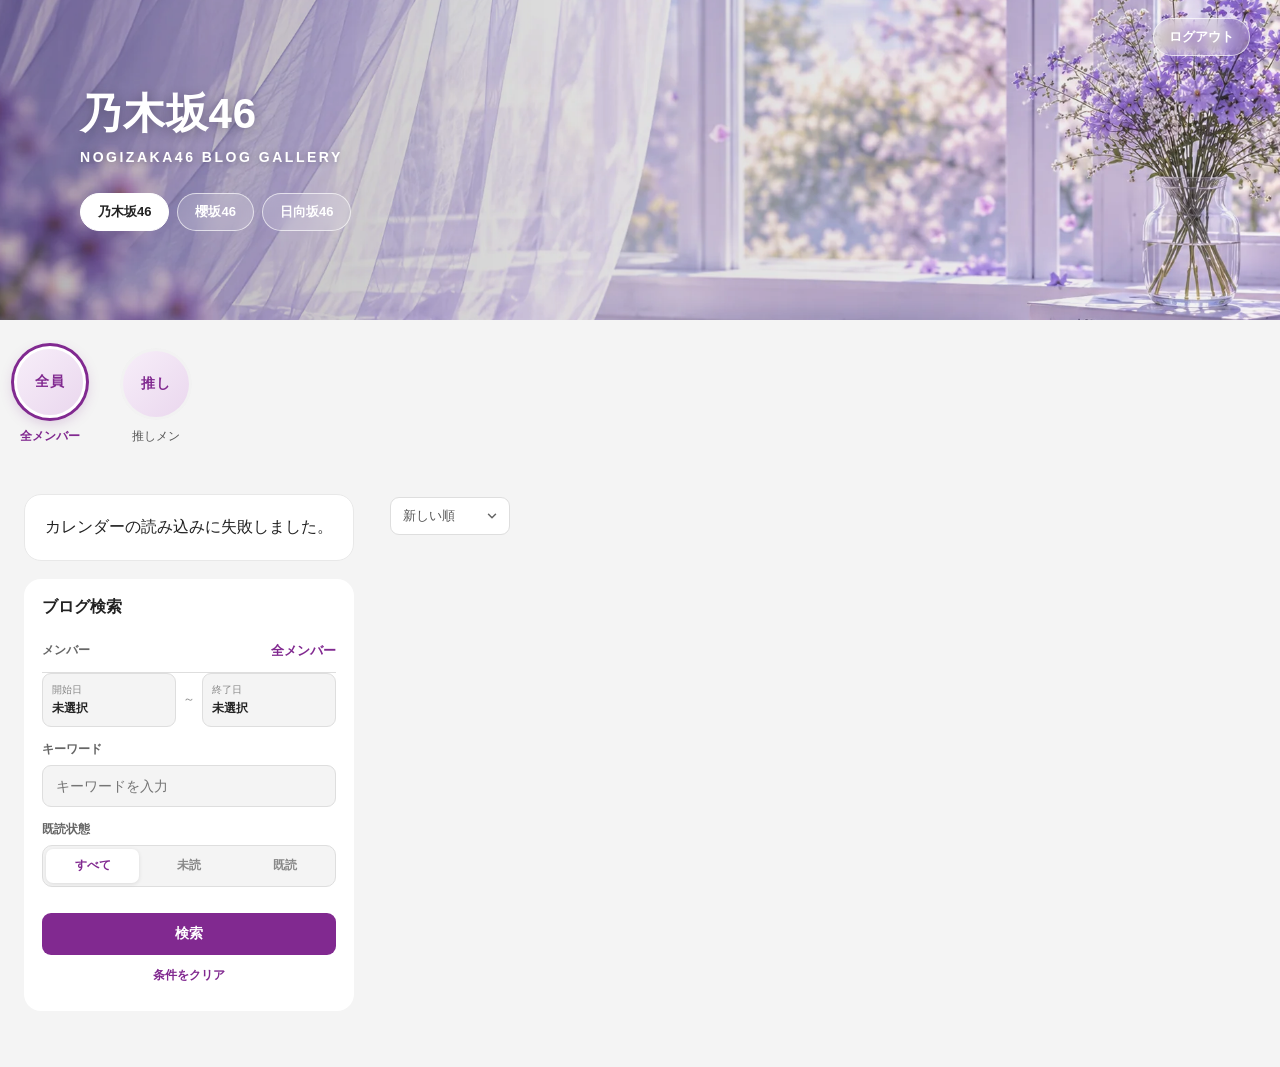
==== commit 703a74b9: "Update index.html" ====
--- a/index.html
+++ b/index.html
@@ -270,14 +270,13 @@
                     ========================= -->
 
                     <div class="blog-search-panel blog-search-panel-desktop">
-                        <div class="blog-search-title">ブログを検索</div>
+                        <div class="blog-search-title">ブログ検索</div>
 
                         <div class="desktop-search-member">
                             <span class="desktop-search-label">メンバー</span>
                             <strong id="desktopSearchMemberValue">全メンバー</strong>
                         </div>
 
-                        <div class="desktop-search-label">期間</div>
                         <div class="desktop-search-period">
                             <button type="button" id="desktopSearchStartDateButton" class="desktop-search-date-button">
                                 <span>開始日</span><strong id="desktopSearchStartDateValue">未選択</strong>
@@ -298,7 +297,7 @@
                             <button type="button" class="search-read-status-tab" data-read-status="read" aria-pressed="false">既読</button>
                         </div>
 
-                        <button type="button" id="desktopExecuteSearchButton" class="blog-search-button">検索する</button>
+                        <button type="button" id="desktopExecuteSearchButton" class="blog-search-button">検索</button>
                         <button type="button" id="desktopClearSearchButton" class="desktop-search-clear-button">条件をクリア</button>
                     </div>
 
@@ -452,11 +451,17 @@
     <div class="search-filter-sheet-handle" aria-hidden="true"></div>
 
     <div class="search-filter-sheet-header">
-        <h2 id="searchFilterSheetTitle">検索条件を指定する</h2>
+        <h2 id="searchFilterSheetTitle">ブログ検索</h2>
         <button type="button" id="closeSearchFiltersButton" class="search-filter-close-button" aria-label="閉じる">×</button>
     </div>
 
     <div class="search-filter-sheet-body">
+        <div class="search-filter-row search-filter-member-row">
+            <span class="search-filter-row-icon" data-search-icon="users"></span>
+            <span class="search-filter-row-label">メンバー</span>
+            <span id="searchMemberValue" class="search-filter-row-value">全メンバー</span>
+        </div>
+
         <button type="button" id="searchStartDateButton" class="search-filter-row">
             <span class="search-filter-row-icon" data-search-icon="calendar"></span>
             <span class="search-filter-row-label">開始日</span>
@@ -470,12 +475,6 @@
             <span id="searchEndDateValue" class="search-filter-row-value">未選択</span>
             <span class="search-filter-row-chevron">›</span>
         </button>
-
-        <div class="search-filter-row search-filter-member-row">
-            <span class="search-filter-row-icon" data-search-icon="users"></span>
-            <span class="search-filter-row-label">メンバー</span>
-            <span id="searchMemberValue" class="search-filter-row-value">全メンバー</span>
-        </div>
 
         <button type="button" id="searchKeywordToggleButton" class="search-filter-row" aria-expanded="false">
             <span class="search-filter-row-icon search-filter-search-icon" aria-hidden="true"></span>
@@ -508,7 +507,7 @@
     </div>
 
     <div class="search-filter-sheet-footer">
-        <button type="button" id="executeSearchButton" class="search-filter-execute-button">この条件で検索</button>
+        <button type="button" id="executeSearchButton" class="search-filter-execute-button">検索</button>
         <button type="button" id="clearSearchFiltersButton" class="search-filter-clear-button">条件をクリア</button>
     </div>
 </section>
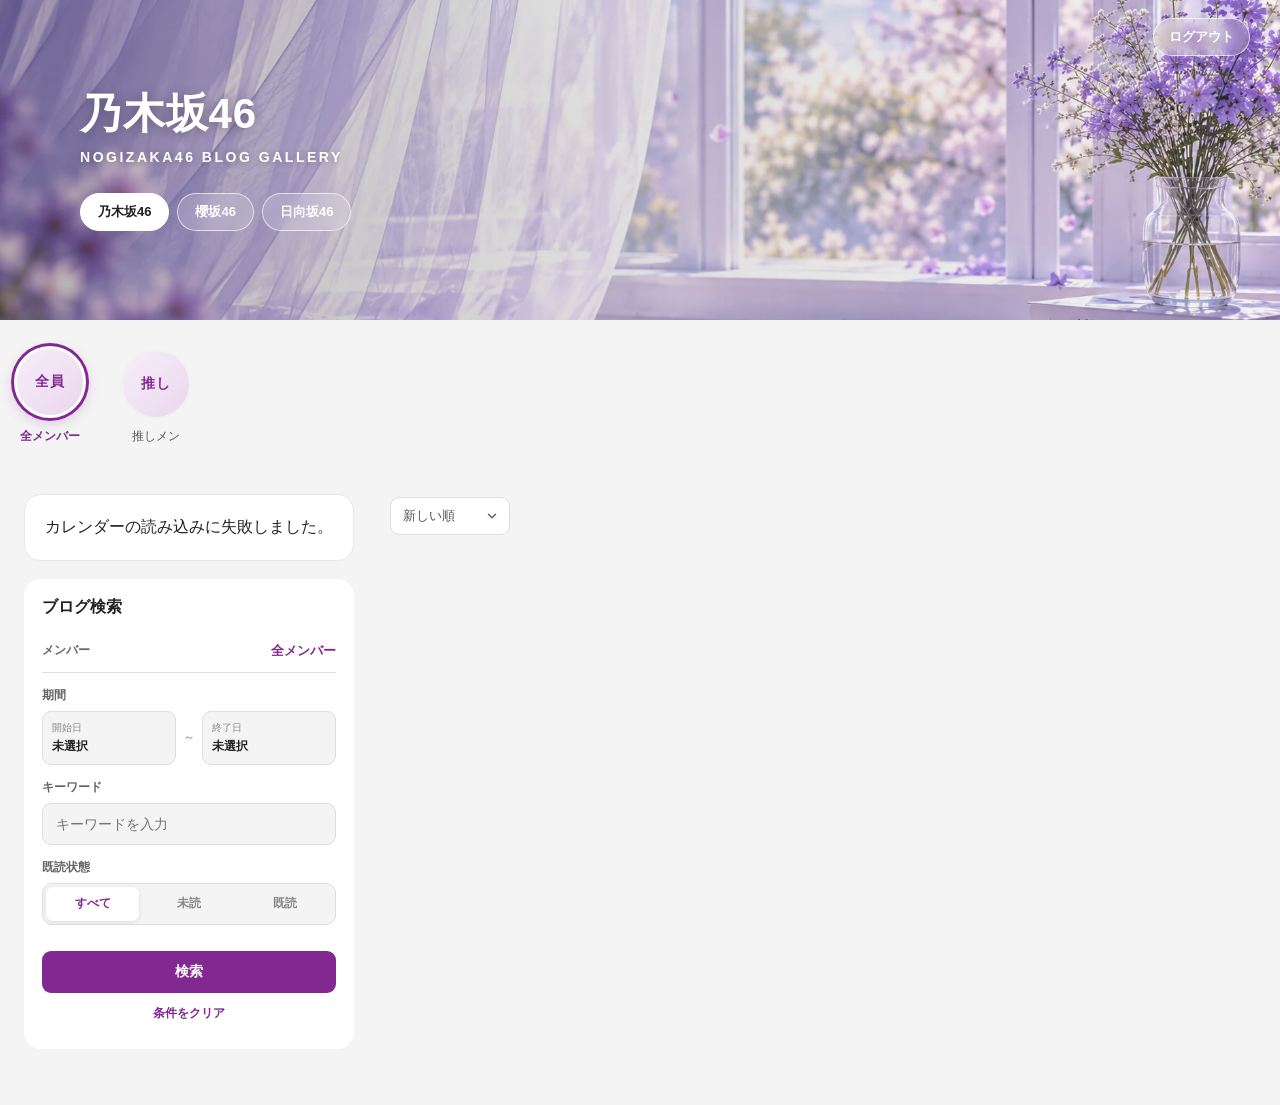
==== commit a39d6134: "Update index.html" ====
--- a/index.html
+++ b/index.html
@@ -277,6 +277,7 @@
                             <strong id="desktopSearchMemberValue">全メンバー</strong>
                         </div>
 
+                        <div class="desktop-search-label">期間</div>
                         <div class="desktop-search-period">
                             <button type="button" id="desktopSearchStartDateButton" class="desktop-search-date-button">
                                 <span>開始日</span><strong id="desktopSearchStartDateValue">未選択</strong>
